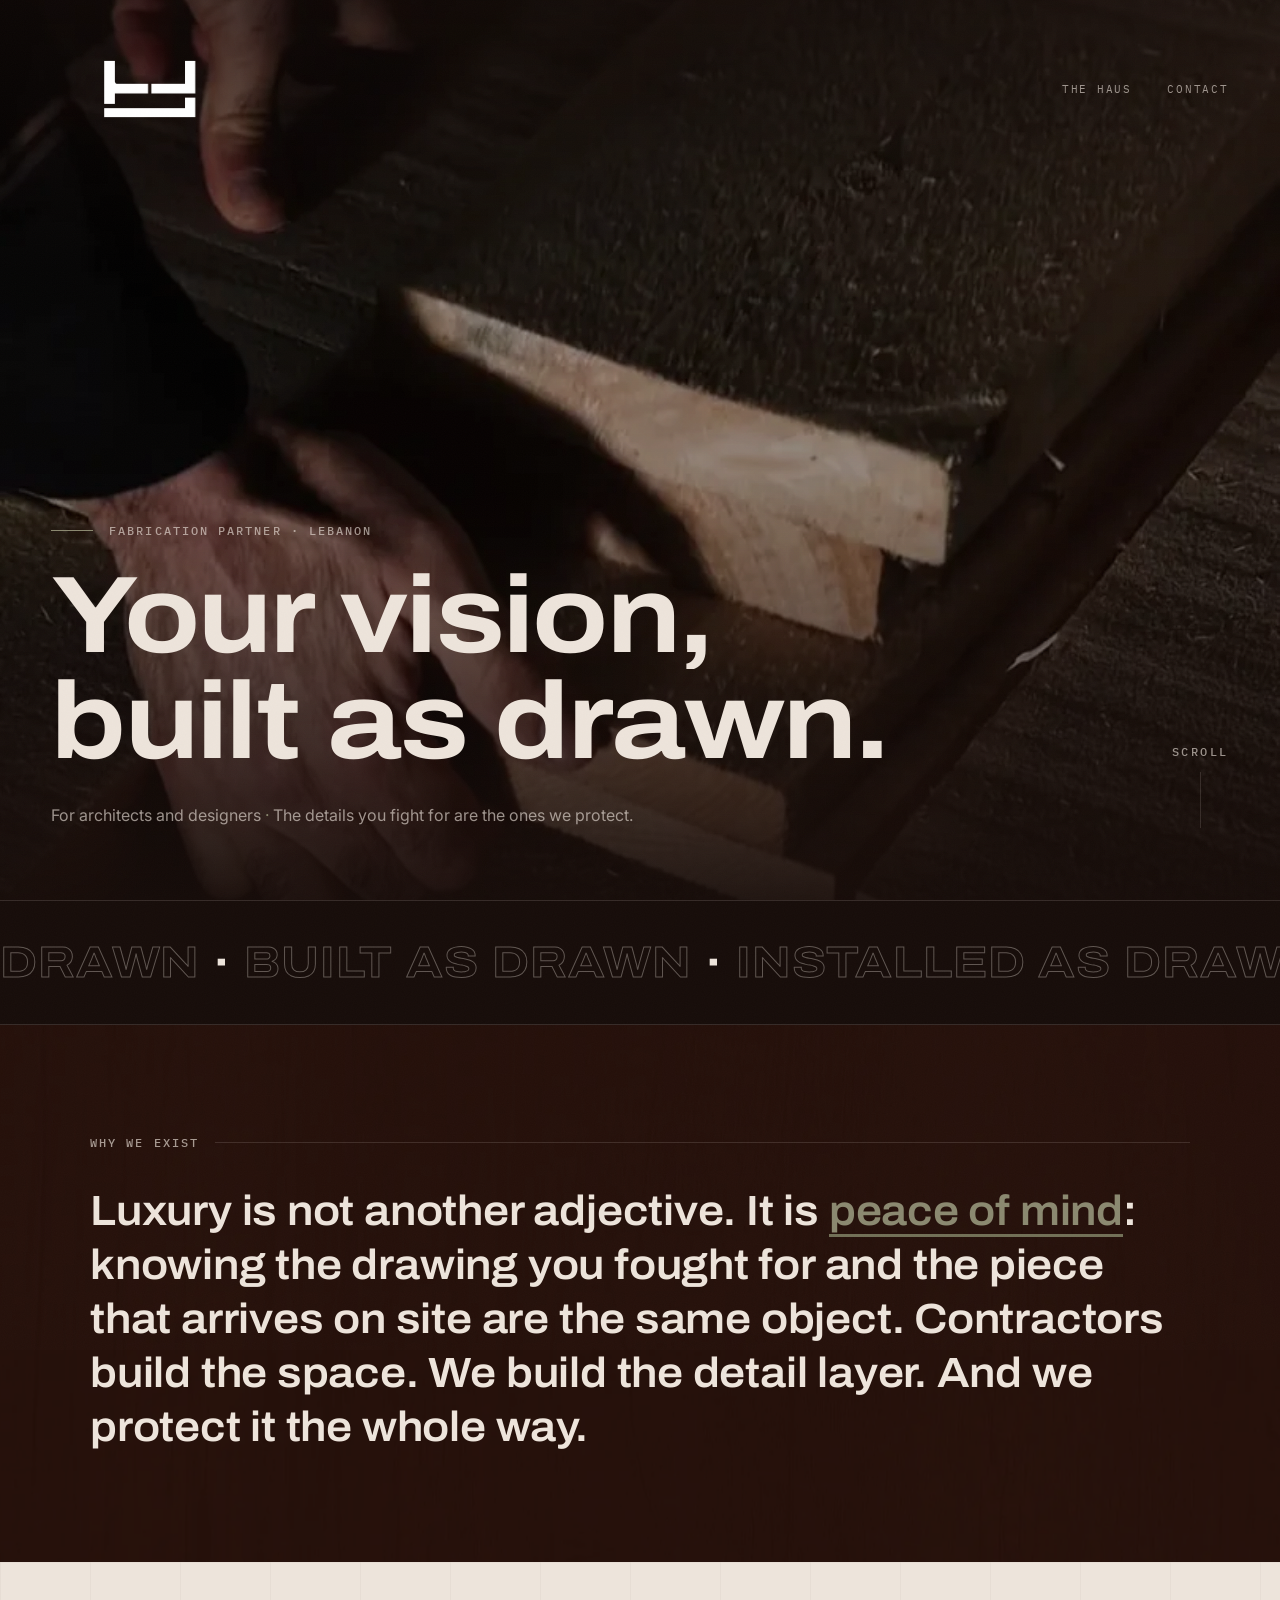
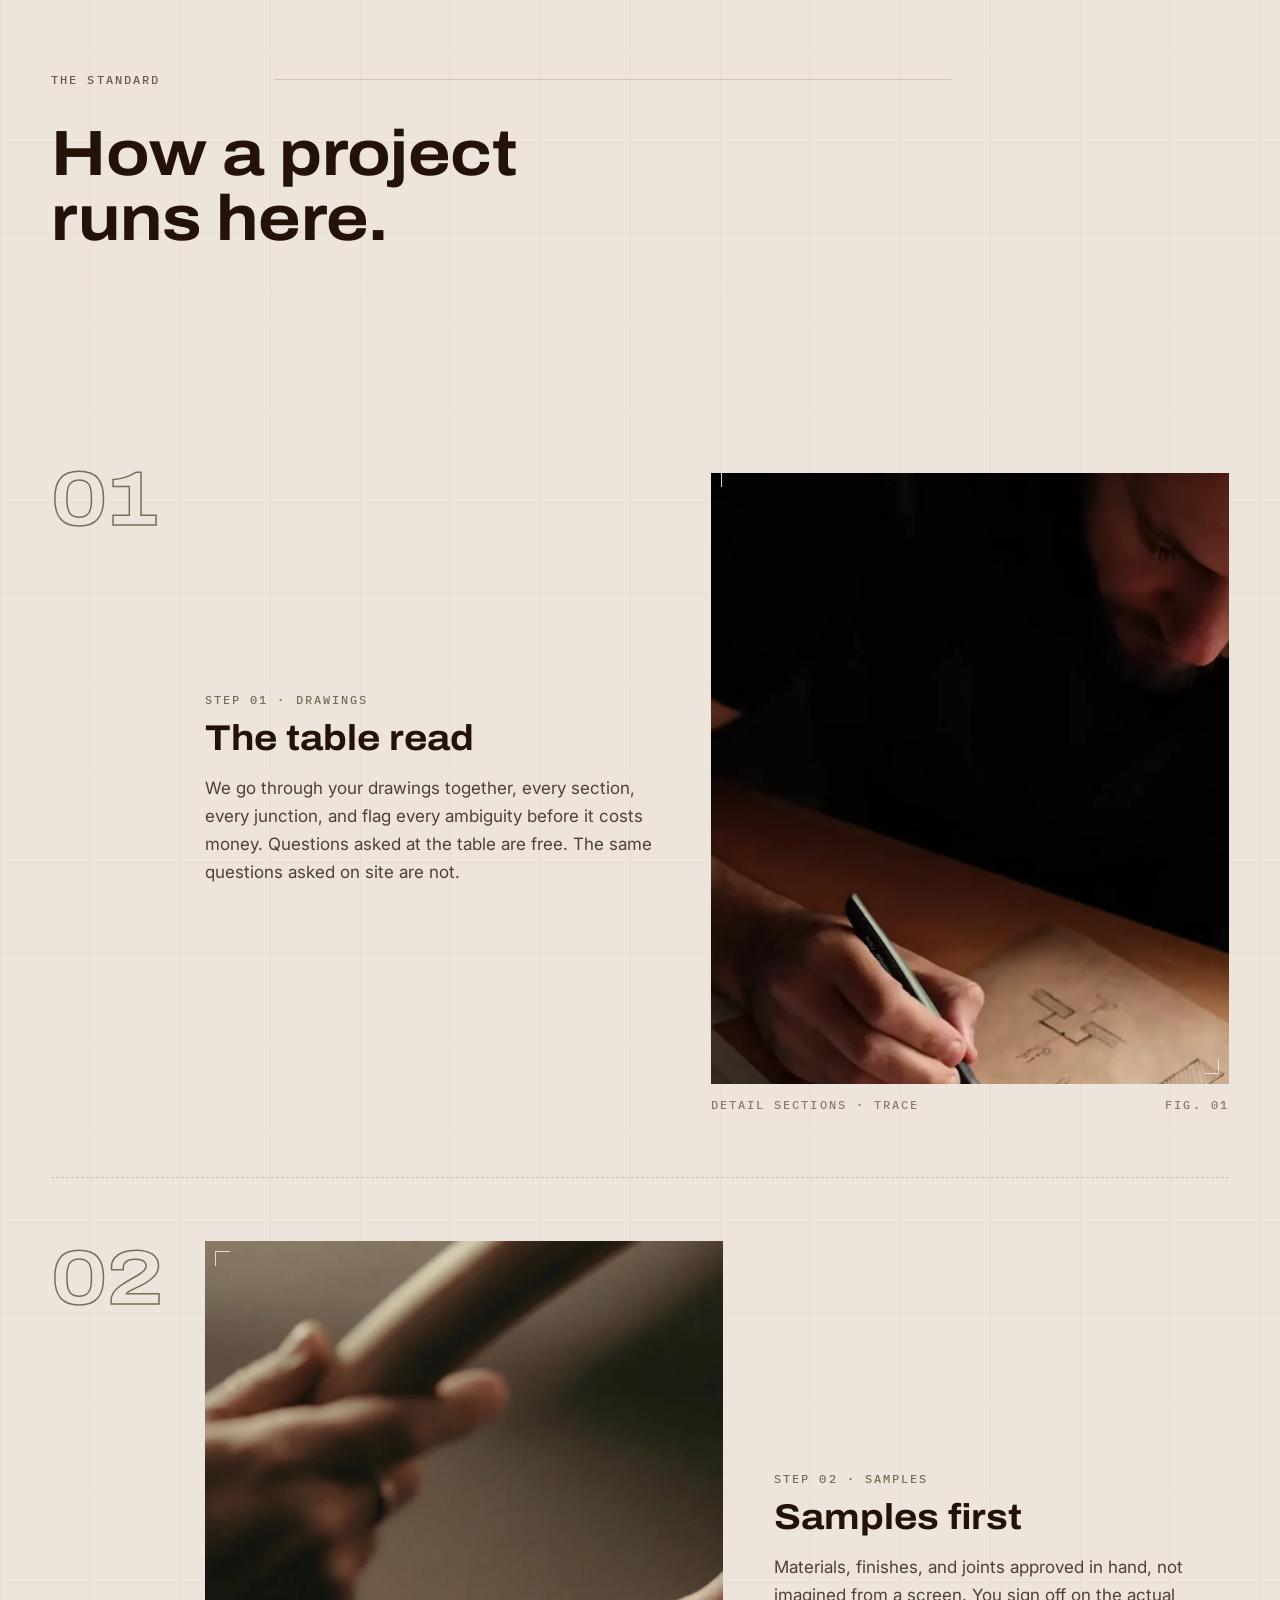
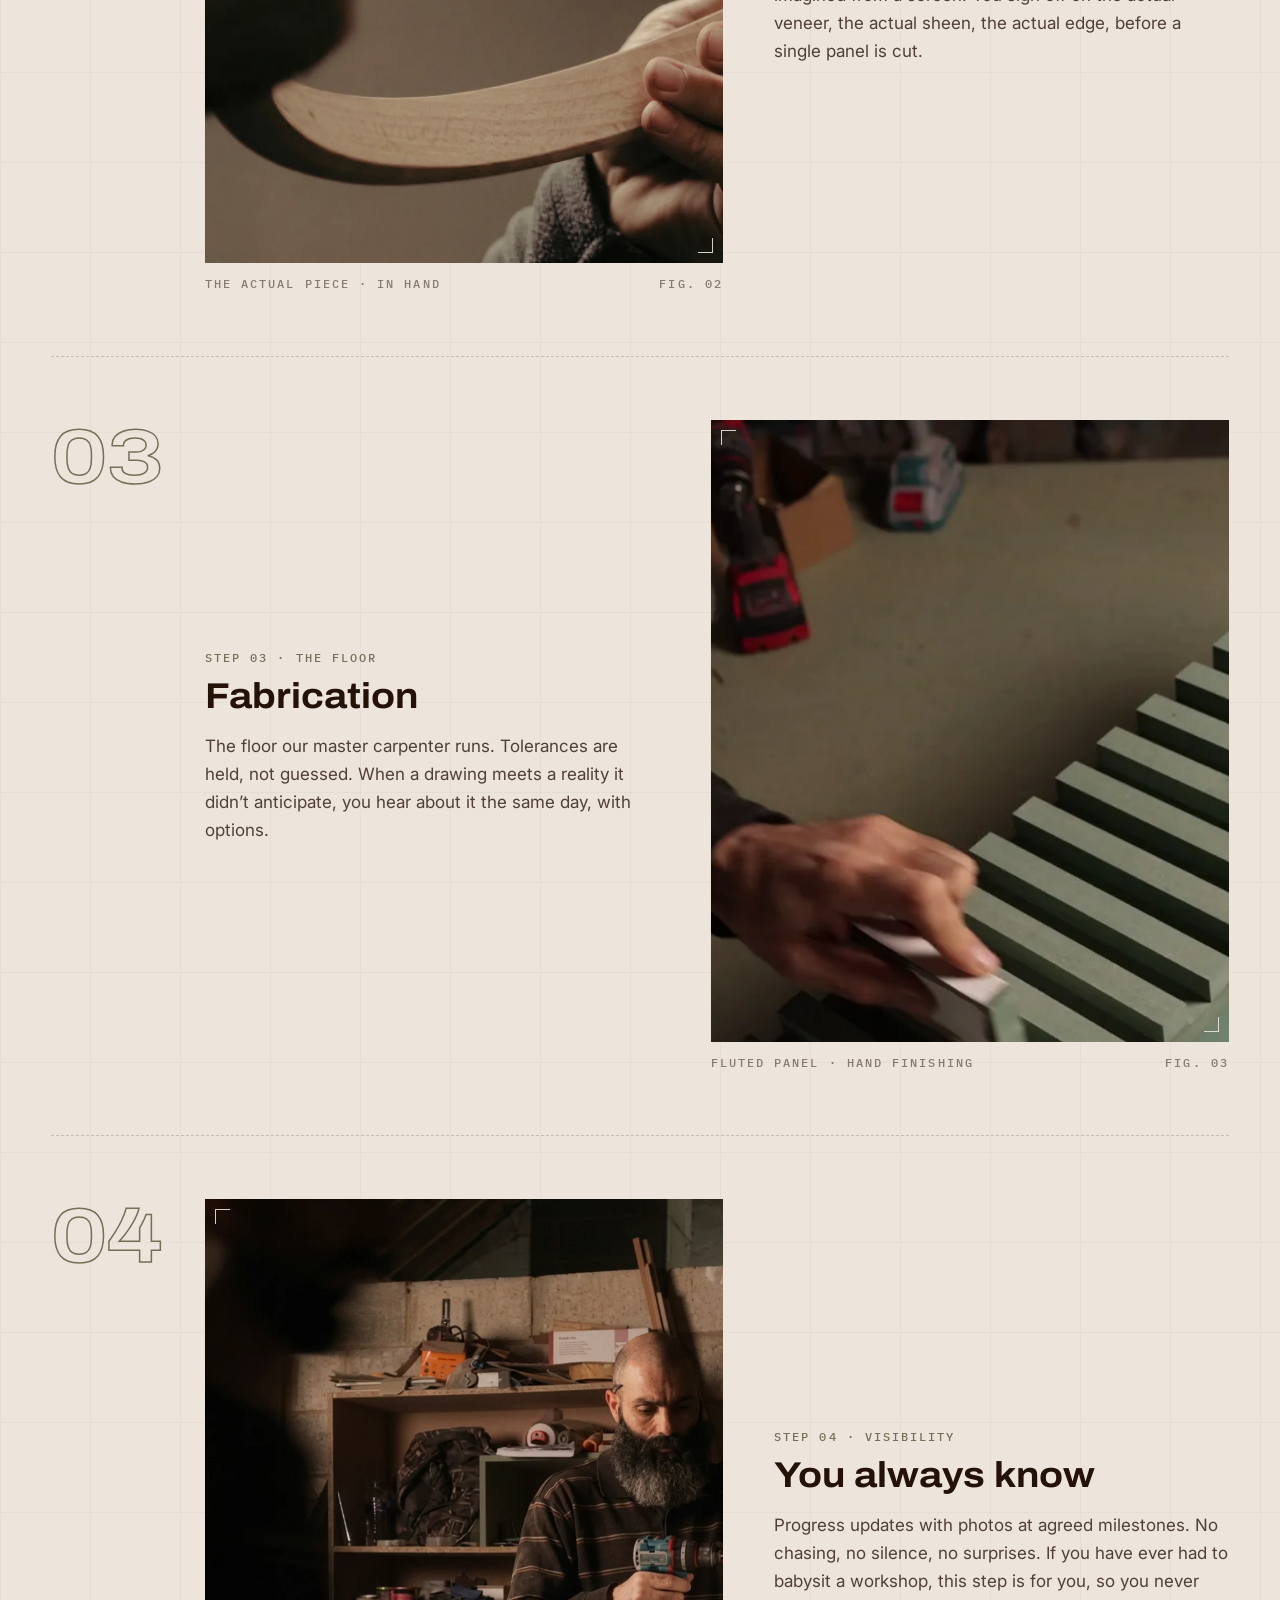
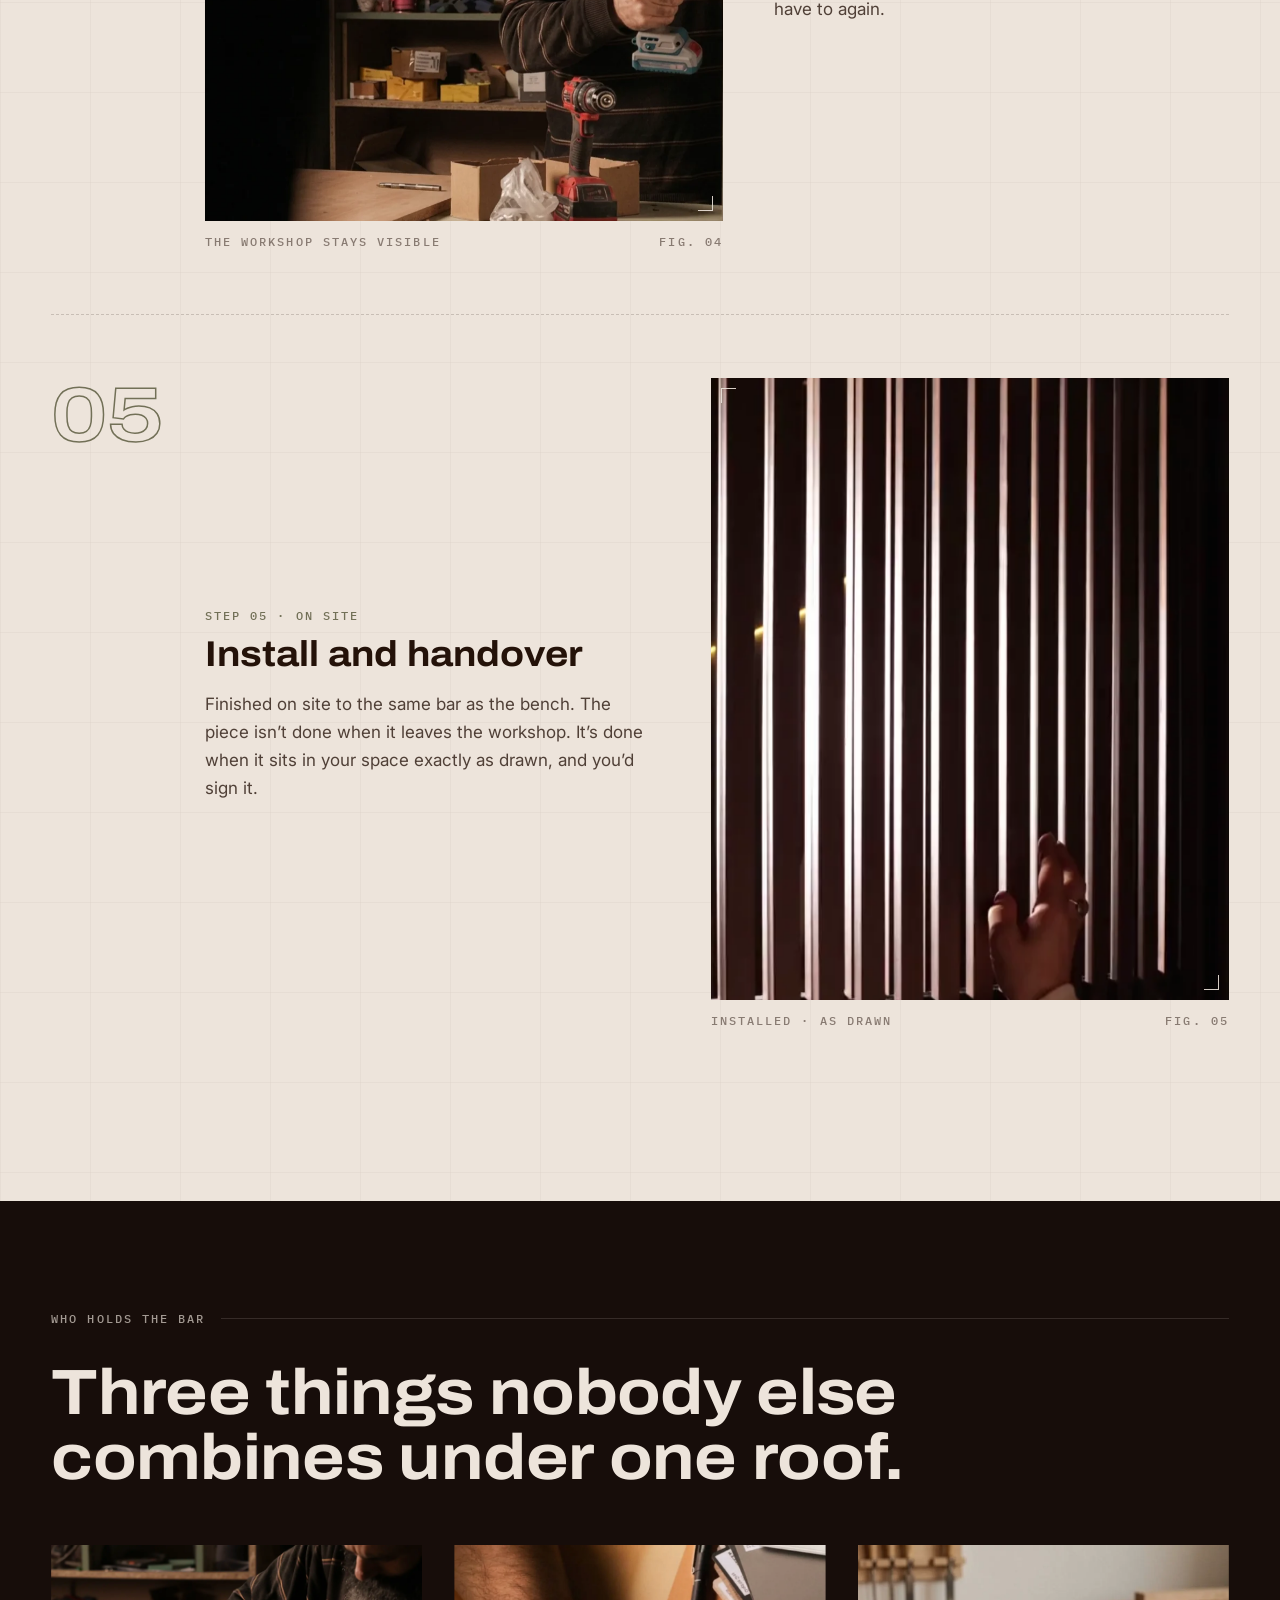
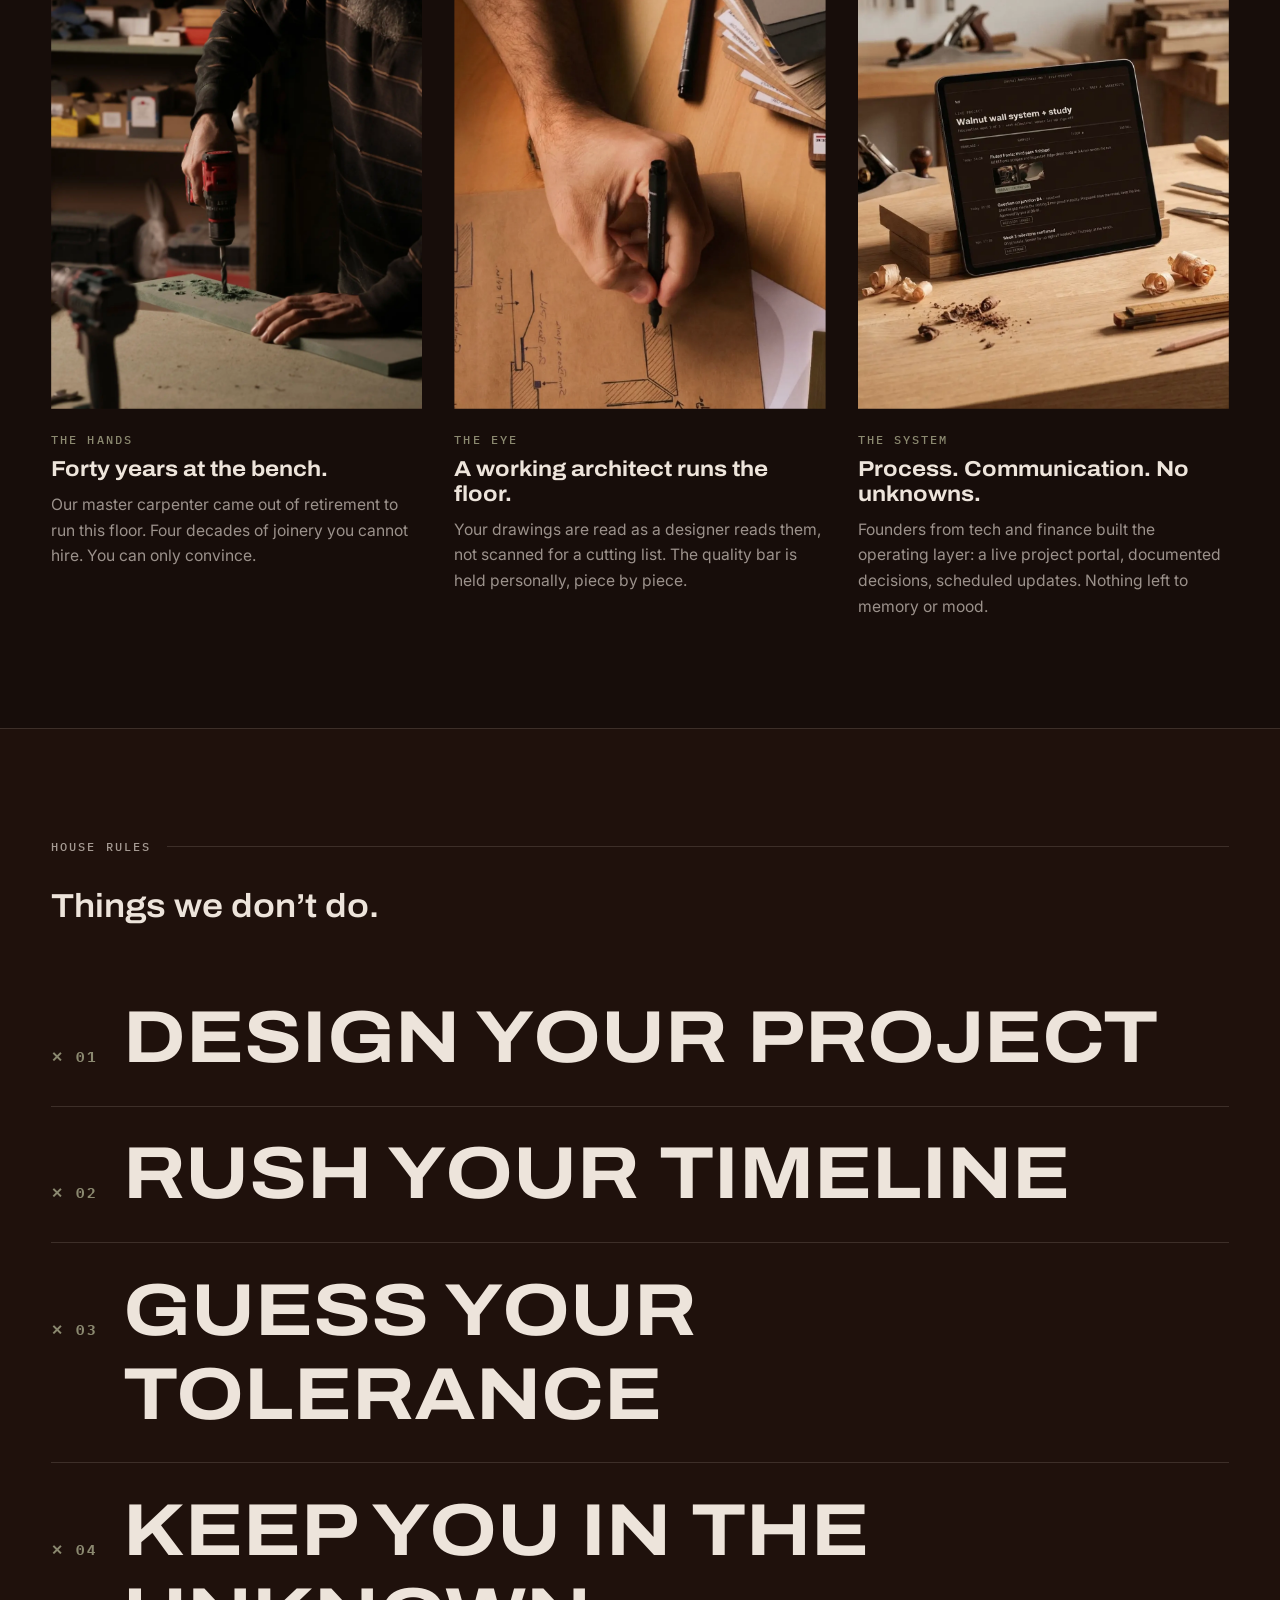
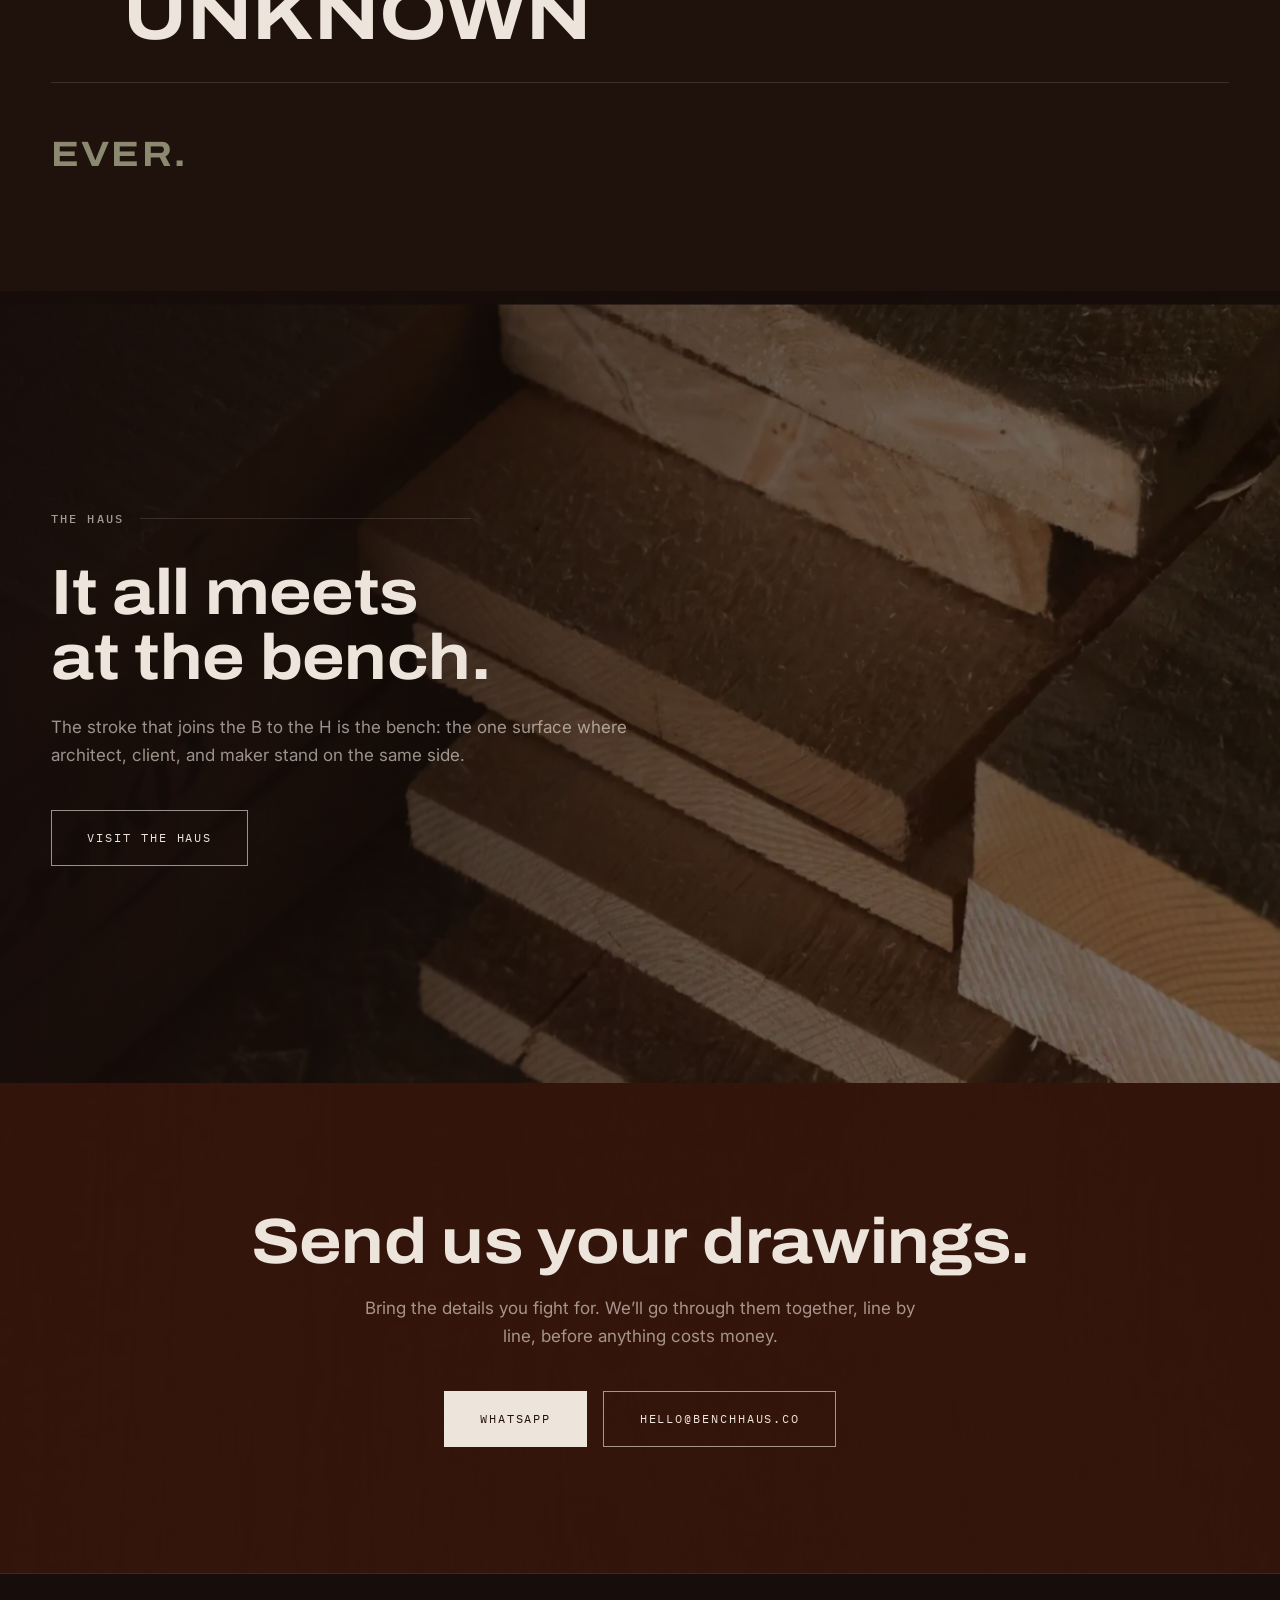
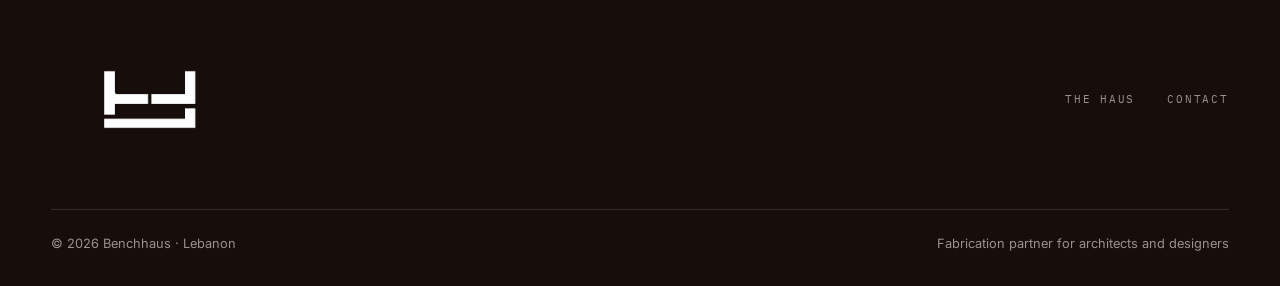
==== index.html @ 6c7c9c1e "Benchhaus v2 site, locked 2026-09-01" ====
<!DOCTYPE html>
<html lang="en">
<head>
  <meta charset="utf-8">
  <meta name="viewport" content="width=device-width, initial-scale=1">
  <title>Benchhaus · Your vision, built as drawn.</title>
  <meta name="description" content="Benchhaus is a fabrication partner for architects and designers in Lebanon. Your vision, built as drawn.">
  <meta name="robots" content="noindex, nofollow">
  <meta property="og:title" content="Benchhaus · Your vision, built as drawn.">
  <meta property="og:description" content="Fabrication partner for architects and designers · Lebanon. The details you fight for are the ones we protect.">
  <meta property="og:type" content="website">
  <meta property="og:image" content="img/hero-poster.webp">
  <link rel="preconnect" href="https://fonts.googleapis.com">
  <link rel="preconnect" href="https://fonts.gstatic.com" crossorigin>
  <link href="https://fonts.googleapis.com/css2?family=Archivo:wdth,wght@62..125,400..900&family=IBM+Plex+Mono:wght@400;500&family=Inter:wght@400;500;600&display=swap" rel="stylesheet">
  <link rel="stylesheet" href="css/main.css">
  <script src="js/main.js" defer></script>
</head>
<body>

<div class="grain" aria-hidden="true"></div>

<header class="site-header">
  <a class="wordmark" href="index.html" aria-label="Benchhaus, home">
    <img src="img/logo-white.webp" alt="Benchhaus" width="315" height="45">
  </a>
  <button class="nav-toggle" aria-label="Menu" aria-expanded="false"><span></span><span></span></button>
  <nav class="site-nav" aria-label="Main">
    <a href="haus.html">The Haus</a>
    <a href="contact.html">Contact</a>
  </nav>
</header>

<main>

  <!-- HERO: the workshop, filmed -->
  <section class="hero">
    <div class="hero-media">
      <video data-autoplay autoplay muted loop playsinline preload="auto" poster="img/hero-poster.webp" aria-label="Benchhaus workshop: lumber, the saw, the master at the bench">
        <source src="vid/hero.mp4" type="video/mp4">
      </video>
    </div>
    <div class="hero-inner in">
      <p class="hero-kicker mono mask-line" style="--d:.1s"><span>Fabrication partner · Lebanon</span></p>
      <h1 class="d-xl">
        <span class="mask-line" style="--d:.25s"><span>Your vision,</span></span>
        <span class="mask-line" style="--d:.4s"><span>built as drawn.</span></span>
      </h1>
      <p class="sub mask-line" style="--d:.6s"><span>For architects and designers <span class="dot">·</span> The details you fight for are the ones we protect.</span></p>
    </div>
    <div class="scroll-cue" aria-hidden="true">
      <span class="mono" style="letter-spacing:.22em;">Scroll</span>
      <span class="line"></span>
    </div>
  </section>

  <!-- MARQUEE -->
  <div class="marquee" aria-hidden="true">
    <div class="marquee-track">
      <span>Drawn <b>·</b> Built as drawn <b>·</b> Installed as drawn <b>·</b> </span><span>Drawn <b>·</b> Built as drawn <b>·</b> Installed as drawn <b>·</b> </span>
    </div>
  </div>

  <!-- MANIFESTO -->
  <section class="section manifesto">
    <div class="manifesto-bg plx-wrap" aria-hidden="true"><img class="plx" src="img/grain.webp" alt="" loading="lazy"></div>
    <div class="section-inner">
      <div class="kicker-row rv"><span class="mono">Why we exist</span></div>
      <p class="big rv" style="--d:.1s">Luxury is not another adjective. It is <span class="accent accent-u">peace of mind</span>: knowing the drawing you fought for and the piece that arrives on site are the same object. Contractors build the space. We build the detail layer. And we protect it the whole way.</p>
    </div>
  </section>

  <!-- THE STANDARD: the drawing, annotated -->
  <section class="section standard" id="standard">
    <div class="section-inner">
      <div class="standard-head">
        <div class="kicker-row rv"><span class="mono">The Standard</span><span class="mono dim">Rev. 2026</span></div>
        <h2 class="d-lg rv" style="--d:.08s">How a project<br>runs here.</h2>
        <p class="rv dim" style="--d:.16s">Five steps, none of them optional. This is the discipline that makes &ldquo;built as drawn&rdquo; a promise instead of a slogan.</p>
      </div>

      <div class="steps">
        <div class="step">
          <div class="step-num" aria-hidden="true">01</div>
          <div class="step-body rv">
            <span class="mono">Step 01 · Drawings</span>
            <h3>The table read</h3>
            <p>We go through your drawings together, every section, every junction, and flag every ambiguity before it costs money. Questions asked at the table are free. The same questions asked on site are not.</p>
          </div>
          <div class="step-media">
            <div class="frame ticks wipe plx-wrap">
              <video class="plx" data-autoplay muted loop playsinline preload="metadata" poster="img/pen-poster.webp"><source src="vid/pen.mp4" type="video/mp4"></video>
            </div>
            <div class="caption mono"><span>Detail sections · trace</span><span>Fig. 01</span></div>
          </div>
        </div>

        <div class="step">
          <div class="step-num" aria-hidden="true">02</div>
          <div class="step-body rv">
            <span class="mono">Step 02 · Samples</span>
            <h3>Samples first</h3>
            <p>Materials, finishes, and joints approved in hand, not imagined from a screen. You sign off on the actual veneer, the actual sheen, the actual edge, before a single panel is cut.</p>
          </div>
          <div class="step-media">
            <div class="frame ticks wipe plx-wrap">
              <img class="plx" src="img/samples.webp" alt="Hands holding the actual carved wood profiles, approved in hand before fabrication" loading="lazy">
            </div>
            <div class="caption mono"><span>The actual piece · in hand</span><span>Fig. 02</span></div>
          </div>
        </div>

        <div class="step">
          <div class="step-num" aria-hidden="true">03</div>
          <div class="step-body rv">
            <span class="mono">Step 03 · The floor</span>
            <h3>Fabrication</h3>
            <p>The floor our master carpenter runs. Tolerances are held, not guessed. When a drawing meets a reality it didn&rsquo;t anticipate, you hear about it the same day, with options.</p>
          </div>
          <div class="step-media">
            <div class="frame ticks wipe plx-wrap">
              <video class="plx" data-autoplay muted loop playsinline preload="metadata" poster="img/scrape-poster.webp"><source src="vid/scrape.mp4" type="video/mp4"></video>
            </div>
            <div class="caption mono"><span>Fluted panel · hand finishing</span><span>Fig. 03</span></div>
          </div>
        </div>

        <div class="step">
          <div class="step-num" aria-hidden="true">04</div>
          <div class="step-body rv">
            <span class="mono">Step 04 · Visibility</span>
            <h3>You always know</h3>
            <p>Progress updates with photos at agreed milestones. No chasing, no silence, no surprises. If you have ever had to babysit a workshop, this step is for you, so you never have to again.</p>
          </div>
          <div class="step-media">
            <div class="frame ticks wipe plx-wrap">
              <img class="plx" src="img/visible.webp" alt="The workshop floor at work: visible, documented, on schedule" loading="lazy">
            </div>
            <div class="caption mono"><span>The workshop stays visible</span><span>Fig. 04</span></div>
          </div>
        </div>

        <div class="step">
          <div class="step-num" aria-hidden="true">05</div>
          <div class="step-body rv">
            <span class="mono">Step 05 · On site</span>
            <h3>Install and handover</h3>
            <p>Finished on site to the same bar as the bench. The piece isn&rsquo;t done when it leaves the workshop. It&rsquo;s done when it sits in your space exactly as drawn, and you&rsquo;d sign it.</p>
          </div>
          <div class="step-media">
            <div class="frame ticks wipe plx-wrap">
              <video class="plx" data-autoplay muted loop playsinline preload="metadata" poster="img/louver-poster.webp"><source src="vid/louver.mp4" type="video/mp4"></video>
            </div>
            <div class="caption mono"><span>Installed · as drawn</span><span>Fig. 05</span></div>
          </div>
        </div>
      </div>
    </div>
  </section>

  <!-- TRIO -->
  <section class="section trio-sec">
    <div class="section-inner">
      <div class="kicker-row rv"><span class="mono">Who holds the bar</span></div>
      <h2 class="d-lg rv" style="--d:.08s">Three things nobody else<br>combines under one roof.</h2>
      <div class="trio">
        <figure class="rv">
          <div class="frame wipe"><img src="img/elias.webp" alt="The master carpenter's hands at work on the fluted panel" loading="lazy"></div>
          <figcaption>
            <span class="role mono">The Hands</span>
            <h3>Forty years at the bench.</h3>
            <p>Our master carpenter came out of retirement to run this floor. Four decades of joinery you cannot hire. You can only convince.</p>
          </figcaption>
        </figure>
        <figure class="rv" style="--d:.12s">
          <div class="frame wipe" style="--d:.12s"><img src="img/eye.webp" alt="A hand with a pen over furniture sketches at the desk" loading="lazy"></div>
          <figcaption>
            <span class="role mono">The Eye</span>
            <h3>A working architect runs the floor.</h3>
            <p>Your drawings are read as a designer reads them, not scanned for a cutting list. The quality bar is held personally, piece by piece.</p>
          </figcaption>
        </figure>
        <figure class="rv" style="--d:.24s">
          <div class="frame wipe" style="--d:.24s"><img src="img/system.webp" alt="The Benchhaus project portal: live milestones, production photos, decisions logged" loading="lazy"></div>
          <figcaption>
            <span class="role mono">The System</span>
            <h3>Process. Communication. No unknowns.</h3>
            <p>Founders from tech and finance built the operating layer: a live project portal, documented decisions, scheduled updates. Nothing left to memory or mood.</p>
          </figcaption>
        </figure>
      </div>
    </div>
  </section>

  <!-- DON'TS -->
  <section class="section donts">
    <div class="section-inner">
      <div class="kicker-row rv"><span class="mono">House rules</span></div>
      <h2 class="d-md rv lead" style="--d:.08s">Things we don&rsquo;t do.</h2>
      <ul class="donts-list">
        <li><span class="x">✕ 01</span> design your project</li>
        <li style="--d:.4s"><span class="x">✕ 02</span> rush your timeline</li>
        <li style="--d:.5s"><span class="x">✕ 03</span> guess your tolerance</li>
        <li style="--d:.6s"><span class="x">✕ 04</span> keep you in the unknown</li>
      </ul>
      <p class="never rv" style="--d:.2s">Ever.</p>
    </div>
  </section>

  <!-- HAUS TEASER -->
  <section class="haus-tease">
    <div class="bg plx-wrap" aria-hidden="true"><img class="plx" src="img/lumber.webp" alt="" loading="lazy"></div>
    <div class="section-inner" style="padding: 0 var(--pad);">
      <div class="kicker-row rv" style="max-width: 420px;"><span class="mono">The Haus</span></div>
      <h2 class="d-lg rv" style="--d:.1s">It all meets<br>at the bench.</h2>
      <p class="rv measure dim" style="--d:.2s; margin-top: 1.4rem;">The stroke that joins the B to the H is the bench: the one surface where architect, client, and maker stand on the same side.</p>
      <div class="btn-row rv" style="--d:.3s; justify-content: flex-start;">
        <a class="btn" href="haus.html"><span>Visit the Haus</span></a>
      </div>
    </div>
  </section>

  <!-- CTA -->
  <section class="cta-band">
    <h2 class="d-lg rv">Send us your drawings.</h2>
    <p class="rv" style="--d:.1s">Bring the details you fight for. We&rsquo;ll go through them together, line by line, before anything costs money.</p>
    <div class="btn-row rv" style="--d:.2s">
      <a class="btn solid" href="#" title="placeholder, number pending"><span>WhatsApp</span></a>
      <a class="btn" href="mailto:hello@benchhaus.co"><span>hello@benchhaus.co</span></a>
    </div>
  </section>

</main>

<footer class="site-footer">
  <div class="footer-inner">
    <a class="wordmark" href="index.html" aria-label="Benchhaus, home">
      <img src="img/logo-white.webp" alt="Benchhaus" width="315" height="45" loading="lazy">
    </a>
    <nav class="footer-nav" aria-label="Footer">
      <a href="haus.html">The Haus</a>
      <a href="contact.html">Contact</a>
    </nav>
  </div>
  <div class="footer-base">
    <span>© 2026 Benchhaus · Lebanon</span>
    <span>Fabrication partner for architects and designers</span>
  </div>
</footer>

</body>
</html>
---- css/main.css ----
/* ============================================================
   BENCHHAUS v2 — "The Night Workshop & The Paper"
   Night sections = the workshop, filmed. Paper sections = the
   drawing, annotated. The site alternates between the two —
   because that is literally the promise: drawn, then built.
   ============================================================ */

:root {
  --night:      #170D0A;
  --night-2:    #1F110C;
  --brown:      #4B1F14;
  --brown-deep: #2E130B;
  --paper:      #EDE4DB;
  --paper-2:    #E5DACE;
  --ink:        #241209;   /* text on paper */
  --off:        #EDE4DB;   /* text on night */
  --off-dim:    rgba(237, 228, 219, 0.62);
  --green:      #727057;
  --green-lt:   #8B8970;
  --hair-n:     rgba(237, 228, 219, 0.14);
  --hair-p:     rgba(36, 18, 9, 0.18);
  --font-d: "Archivo", "Helvetica Neue", sans-serif;
  --font-b: "Inter", -apple-system, sans-serif;
  --font-m: "IBM Plex Mono", ui-monospace, monospace;
  --pad: clamp(1.25rem, 4vw, 4rem);
  --ease: cubic-bezier(0.22, 1, 0.36, 1);
}

* { margin: 0; padding: 0; box-sizing: border-box; }
html { scroll-behavior: smooth; }
html:focus-within { scroll-behavior: smooth; }
body {
  background: var(--night);
  color: var(--off);
  font-family: var(--font-b);
  font-size: 1.0625rem;
  line-height: 1.65;
  -webkit-font-smoothing: antialiased;
  overflow-x: hidden;
}
img, video { display: block; max-width: 100%; }
a { color: inherit; text-decoration: none; }
::selection { background: var(--green); color: var(--paper); }

/* Film grain over everything — unifies stills + video */
.grain {
  position: fixed; inset: -50%;
  width: 200%; height: 200%;
  pointer-events: none; z-index: 9000;
  background-image: url("data:image/svg+xml,%3Csvg xmlns='http://www.w3.org/2000/svg' width='300' height='300'%3E%3Cfilter id='n'%3E%3CfeTurbulence type='fractalNoise' baseFrequency='0.9' numOctaves='2' stitchTiles='stitch'/%3E%3C/filter%3E%3Crect width='100%25' height='100%25' filter='url(%23n)' opacity='0.5'/%3E%3C/svg%3E");
  opacity: 0.045;
  animation: grain 8s steps(10) infinite;
}
@keyframes grain {
  0%,100% { transform: translate(0,0); } 10% { transform: translate(-5%,-8%); }
  20% { transform: translate(-13%,3%); } 30% { transform: translate(7%,-20%); }
  40% { transform: translate(-5%,20%); } 50% { transform: translate(-13%,8%); }
  60% { transform: translate(13%,0); }  70% { transform: translate(0,13%); }
  80% { transform: translate(3%,30%); } 90% { transform: translate(-8%,10%); }
}

/* ---------- Type scale ---------- */
.d-xl {
  font-family: var(--font-d);
  font-weight: 700;
  font-stretch: 115%;
  font-size: clamp(2.6rem, 8.5vw, 7.5rem);
  line-height: 0.98;
  letter-spacing: -0.015em;
  text-transform: none;
}
.d-lg {
  font-family: var(--font-d);
  font-weight: 700;
  font-stretch: 112%;
  font-size: clamp(2rem, 5vw, 4.2rem);
  line-height: 1.02;
  letter-spacing: -0.01em;
}
.d-md {
  font-family: var(--font-d);
  font-weight: 600;
  font-stretch: 110%;
  font-size: clamp(1.4rem, 2.6vw, 2.2rem);
  line-height: 1.12;
}
.mono {
  font-family: var(--font-m);
  font-size: 0.72rem;
  letter-spacing: 0.18em;
  text-transform: uppercase;
  font-weight: 500;
}
.measure { max-width: 34em; }
.dim { color: var(--off-dim); }

/* ---------- Reveal system ---------- */
.rv { opacity: 0; transform: translateY(26px); transition: opacity 0.9s var(--ease), transform 0.9s var(--ease); transition-delay: var(--d, 0s); }
.rv.in { opacity: 1; transform: none; }

/* masked line reveal for hero headline */
.mask-line { display: block; overflow: hidden; }
.mask-line > span { display: block; transform: translateY(110%); transition: transform 1.1s var(--ease); transition-delay: var(--d, 0s); }
.in .mask-line > span, .mask-line.in > span { transform: none; }

/* media wipe reveal */
.wipe { clip-path: inset(0 0 100% 0); transition: clip-path 1.2s var(--ease); transition-delay: var(--d, 0s); }
.wipe.in { clip-path: inset(0 0 0% 0); }
.wipe-l { clip-path: inset(0 100% 0 0); transition: clip-path 1.2s var(--ease); transition-delay: var(--d, 0s); }
.wipe-l.in { clip-path: inset(0 0% 0 0); }

/* parallax media */
.plx-wrap { overflow: hidden; }
.plx { will-change: transform; transform: translateY(var(--plx, 0)) scale(1.12); }

/* ---------- Header ---------- */
.site-header {
  position: fixed; top: 0; left: 0; right: 0; z-index: 1000;
  display: flex; align-items: center; justify-content: space-between;
  padding: 1.1rem var(--pad);
  transition: background 0.4s ease, padding 0.4s ease, box-shadow 0.4s ease;
}
.site-header.scrolled {
  background: rgba(23, 13, 10, 0.82);
  backdrop-filter: blur(14px);
  -webkit-backdrop-filter: blur(14px);
  padding: 0.7rem var(--pad);
  box-shadow: 0 1px 0 var(--hair-n);
}
.wordmark img { width: clamp(150px, 16vw, 200px); height: auto; }
.site-nav { display: flex; gap: 2.2rem; }
.site-nav a {
  font-family: var(--font-m); font-size: 0.7rem; letter-spacing: 0.16em; text-transform: uppercase;
  color: var(--off-dim); position: relative; padding: 0.3rem 0;
  transition: color 0.3s ease;
}
.site-nav a:hover, .site-nav a[aria-current] { color: var(--off); }
.site-nav a::after {
  content: ""; position: absolute; left: 0; right: 100%; bottom: 0; height: 1px;
  background: var(--green-lt); transition: right 0.35s var(--ease);
}
.site-nav a:hover::after, .site-nav a[aria-current]::after { right: 0; }
.nav-toggle { display: none; }

/* ---------- HERO ---------- */
.hero { position: relative; height: 100svh; min-height: 620px; display: flex; align-items: flex-end; }
.hero-media { position: absolute; inset: 0; overflow: hidden; }
.hero-media video, .hero-media img {
  width: 100%; height: 100%; object-fit: cover;
  filter: brightness(0.8) saturate(0.95);
  animation: heroZoom 22s var(--ease) both;
}
@keyframes heroZoom { from { transform: scale(1.14); } to { transform: scale(1.0); } }
.hero-media::after {
  content: ""; position: absolute; inset: 0;
  background:
    linear-gradient(180deg, rgba(23,13,10,0.55) 0%, rgba(23,13,10,0.05) 30%, rgba(23,13,10,0.1) 55%, rgba(23,13,10,0.92) 100%);
}
.hero-inner { position: relative; z-index: 2; padding: 0 var(--pad) clamp(3rem, 8vh, 6rem); width: 100%; }
.hero-kicker { margin-bottom: 1.4rem; color: var(--off-dim); display: flex; align-items: center; gap: 1rem; }
.hero-kicker::before { content: ""; width: 42px; height: 1px; background: var(--green-lt); display: inline-block; }
.hero h1 { color: var(--off); }
.hero .sub { margin-top: 1.6rem; font-size: 1rem; color: var(--off-dim); display: flex; gap: 0.8rem; align-items: baseline; flex-wrap: wrap; }
.hero .sub .dot { color: var(--green-lt); }

.scroll-cue {
  position: absolute; right: var(--pad); bottom: clamp(3rem, 8vh, 6rem); z-index: 2;
  display: flex; flex-direction: column; align-items: center; gap: 0.7rem;
  color: var(--off-dim);
}
.scroll-cue .line { width: 1px; height: 56px; background: var(--hair-n); position: relative; overflow: hidden; }
.scroll-cue .line::after {
  content: ""; position: absolute; top: -40%; left: 0; width: 100%; height: 40%;
  background: var(--green-lt); animation: cue 2.2s var(--ease) infinite;
}
@keyframes cue { 0% { top: -40%; } 60%, 100% { top: 110%; } }

/* ---------- Marquee ---------- */
.marquee {
  overflow: hidden; white-space: nowrap; padding: 1.6rem 0;
  border-top: 1px solid var(--hair-n); border-bottom: 1px solid var(--hair-n);
  background: var(--night);
  position: relative; z-index: 3;
}
.marquee-track { display: inline-block; animation: marquee 38s linear infinite; }
.marquee span {
  font-family: var(--font-d); font-weight: 700; font-stretch: 115%;
  font-size: clamp(1.6rem, 3.4vw, 2.8rem); text-transform: uppercase; letter-spacing: 0.02em;
  color: transparent; -webkit-text-stroke: 1px rgba(237, 228, 219, 0.34);
  padding-right: 2.6rem;
}
.marquee span b { color: var(--off); -webkit-text-stroke: 0; font-weight: 700; }
@keyframes marquee { from { transform: translateX(0); } to { transform: translateX(-50%); } }

/* ---------- Sections ---------- */
.section { padding: clamp(5rem, 12vh, 9rem) var(--pad); position: relative; }
.section-inner { max-width: 1280px; margin: 0 auto; }
.on-paper { background: var(--paper); color: var(--ink); }
.on-paper .dim { color: rgba(36, 18, 9, 0.6); }
.kicker-row { display: flex; align-items: center; gap: 1rem; margin-bottom: 2rem; }
.kicker-row::after { content: ""; flex: 1; height: 1px; background: currentColor; opacity: 0.14; }
.kicker-row .mono { opacity: 0.65; }

/* Manifesto */
.manifesto { background: var(--night); position: relative; overflow: clip; }
.manifesto-bg { position: absolute; inset: 0; opacity: 0.24; }
.manifesto-bg img { width: 100%; height: 120%; object-fit: cover; }
.manifesto .section-inner { position: relative; z-index: 2; max-width: 1100px; }
.manifesto p.big {
  font-family: var(--font-d); font-weight: 600; font-stretch: 108%;
  font-size: clamp(1.5rem, 3.3vw, 2.9rem); line-height: 1.28; letter-spacing: -0.005em;
}
.manifesto .accent { color: var(--green-lt); }
.manifesto .accent-u { position: relative; white-space: nowrap; }
.manifesto .accent-u::after {
  content: ""; position: absolute; left: 0; bottom: -0.08em; height: 3px; width: 100%;
  background: var(--green); transform: scaleX(0); transform-origin: left;
  transition: transform 1s var(--ease) 0.5s;
}
.manifesto .in .accent-u::after, .manifesto .accent-u.in::after { transform: scaleX(1); }

/* ---------- THE STANDARD (paper) ---------- */
.standard { background: var(--paper); color: var(--ink); position: relative; }
.standard::before {
  /* faint trace-paper grid */
  content: ""; position: absolute; inset: 0; pointer-events: none;
  background-image:
    linear-gradient(var(--hair-p) 1px, transparent 1px),
    linear-gradient(90deg, var(--hair-p) 1px, transparent 1px);
  background-size: 90px 90px;
  opacity: 0.16;
}
.standard .section-inner { position: relative; }
.standard-head { max-width: 900px; margin-bottom: clamp(3rem, 8vh, 6rem); }
.standard-head .d-lg { margin: 0.8rem 0 1.2rem; }

.steps { position: relative; }
/* the drawn line that stitches the five steps together */
.steps-line {
  position: absolute; top: 0; bottom: 0; left: clamp(1.2rem, 3.5vw, 3rem); width: 2px;
}
.steps-line svg { height: 100%; width: 60px; overflow: visible; }
.steps-line path {
  stroke: var(--green); stroke-width: 2; fill: none;
  stroke-dasharray: 1; stroke-dashoffset: 1;
}

.step {
  display: grid;
  grid-template-columns: clamp(3.5rem, 8vw, 7rem) 1fr minmax(280px, 44%);
  gap: clamp(1.4rem, 4vw, 4rem);
  align-items: center;
  padding: clamp(2.6rem, 7vh, 5rem) 0;
}
.step + .step { border-top: 1px dashed var(--hair-p); }
.step:nth-child(even) { grid-template-columns: clamp(3.5rem, 8vw, 7rem) minmax(280px, 44%) 1fr; }
.step:nth-child(even) .step-media { order: 2; }
.step:nth-child(even) .step-body { order: 3; }

.step-num {
  font-family: var(--font-d); font-weight: 700; font-stretch: 120%;
  font-size: clamp(2.6rem, 6vw, 5rem); line-height: 1;
  color: transparent; -webkit-text-stroke: 1.5px var(--green);
  align-self: start;
  position: sticky; top: 110px;
}
.step-body .mono { color: var(--green); margin-bottom: 0.7rem; display: block; }
.step-body h3 {
  font-family: var(--font-d); font-weight: 700; font-stretch: 110%;
  font-size: clamp(1.5rem, 2.8vw, 2.3rem); line-height: 1.05; margin-bottom: 1rem;
}
.step-body p { max-width: 30em; color: rgba(36, 18, 9, 0.78); }
.step-media { position: relative; }
.step-media .frame {
  position: relative; overflow: hidden;
  aspect-ratio: 5 / 6;
  box-shadow: 0 24px 60px -30px rgba(36, 18, 9, 0.45);
}
.step-media img, .step-media video { width: 100%; height: 100%; object-fit: cover; }
.step-media .plx { transform: scale(1.12); }
/* corner ticks — drawing registration marks */
.frame.ticks::before, .frame.ticks::after {
  content: ""; position: absolute; width: 14px; height: 14px; z-index: 3;
  border-color: var(--paper); border-style: solid; opacity: 0.9;
}
.frame.ticks::before { top: 10px; left: 10px; border-width: 1px 0 0 1px; }
.frame.ticks::after { bottom: 10px; right: 10px; border-width: 0 1px 1px 0; }
.step-media .caption {
  margin-top: 0.7rem; display: flex; justify-content: space-between; gap: 1rem;
  color: rgba(36, 18, 9, 0.5);
}

/* ---------- TRIO (night) ---------- */
.trio-sec { background: var(--night); }
.trio { display: grid; grid-template-columns: repeat(3, 1fr); gap: clamp(1.2rem, 2.5vw, 2.5rem); margin-top: 3.4rem; }
.trio figure { display: flex; flex-direction: column; }
.trio .frame { overflow: hidden; aspect-ratio: 4 / 5; position: relative; }
.trio .frame img, .trio .frame video { width: 100%; height: 100%; object-fit: cover; filter: saturate(0.92); transition: transform 1.2s var(--ease), filter 0.6s ease; }
.trio figure:hover .frame img, .trio figure:hover .frame video { transform: scale(1.045); filter: saturate(1.05); }
.trio figcaption { padding-top: 1.3rem; }
.trio .role { color: var(--green-lt); display: block; margin-bottom: 0.55rem; }
.trio h3 { font-family: var(--font-d); font-stretch: 110%; font-weight: 700; font-size: 1.35rem; line-height: 1.15; margin-bottom: 0.6rem; }
.trio p { color: var(--off-dim); font-size: 0.98rem; }

/* ---------- DON'TS (night, big type) ---------- */
.donts { background: var(--night-2); border-top: 1px solid var(--hair-n); }
.donts .lead { margin-bottom: 2.8rem; }
.donts-list { list-style: none; }
.donts-list li {
  font-family: var(--font-d); font-weight: 700; font-stretch: 115%;
  font-size: clamp(2rem, 6vw, 4.6rem); line-height: 1.14; text-transform: uppercase;
  color: transparent; -webkit-text-stroke: 1px rgba(237, 228, 219, 0.4);
  display: flex; align-items: baseline; gap: 1.6rem;
  padding: 0.35em 0; border-bottom: 1px solid var(--hair-n);
  transition: color 0.5s ease;
  position: relative;
}
.donts-list li .x {
  font-family: var(--font-m); font-size: 0.85rem; -webkit-text-stroke: 0;
  color: var(--green-lt); letter-spacing: 0.18em; white-space: nowrap;
}
.donts-list li.in { color: var(--off); -webkit-text-stroke-color: transparent; }
.donts .never {
  margin-top: 2.6rem; font-family: var(--font-d); font-weight: 700; font-stretch: 115%;
  font-size: clamp(1.4rem, 3vw, 2.2rem); color: var(--green-lt); text-transform: uppercase; letter-spacing: 0.06em;
}

/* ---------- HAUS teaser / page ---------- */
.haus-tease { position: relative; min-height: 88vh; display: flex; align-items: center; overflow: clip; }
.haus-tease .bg { position: absolute; inset: 0; }
.haus-tease .bg img, .haus-tease .bg video { width: 100%; height: 115%; object-fit: cover; filter: brightness(0.75); }
.haus-tease .bg::after { content: ""; position: absolute; inset: 0; background: linear-gradient(90deg, rgba(23,13,10,0.88) 0%, rgba(23,13,10,0.35) 60%, rgba(23,13,10,0.2) 100%); }
.haus-tease .section-inner { position: relative; z-index: 2; width: 100%; }
.haus-tease .d-lg { max-width: 12em; }

.haus-grid { display: grid; grid-template-columns: 1fr 1fr; gap: clamp(2rem, 6vw, 6rem); align-items: center; }
.haus-grid .frame { overflow: hidden; aspect-ratio: 4 / 5; }
.haus-grid .frame img, .haus-grid .frame video { width: 100%; height: 100%; object-fit: cover; }

/* page hero (interior pages) */
.page-hero { padding: clamp(9rem, 20vh, 13rem) var(--pad) clamp(3rem, 8vh, 5rem); }
.page-hero .d-xl { max-width: 9em; }
.page-hero .lede { margin-top: 1.8rem; max-width: 36em; color: var(--off-dim); font-size: 1.15rem; }

/* ---------- CTA ---------- */
.cta-band {
  background: var(--brown-deep); text-align: center;
  padding: clamp(6rem, 14vh, 10rem) var(--pad);
  position: relative; overflow: clip;
}
.cta-band::before {
  content: ""; position: absolute; inset: 0; opacity: 0.14;
  background: url("../img/grain.webp") center / cover no-repeat;
}
.cta-band > * { position: relative; }
.cta-band .d-lg { margin-bottom: 1.2rem; }
.cta-band p { color: var(--off-dim); max-width: 34em; margin: 0 auto; }
.btn-row { display: flex; gap: 1rem; justify-content: center; flex-wrap: wrap; margin-top: 2.6rem; }
.btn {
  font-family: var(--font-m); font-size: 0.75rem; letter-spacing: 0.16em; text-transform: uppercase;
  border: 1px solid var(--off-dim); color: var(--off); padding: 1.05rem 2.2rem;
  position: relative; overflow: hidden; transition: color 0.35s ease, border-color 0.35s ease;
}
.btn::before {
  content: ""; position: absolute; inset: 0; background: var(--paper);
  transform: translateY(101%); transition: transform 0.4s var(--ease); z-index: 0;
}
.btn:hover { color: var(--ink); border-color: var(--paper); }
.btn:hover::before { transform: translateY(0); }
.btn span { position: relative; z-index: 1; }
.btn.solid { background: var(--paper); color: var(--ink); border-color: var(--paper); }
.btn.solid::before { background: var(--green); }
.btn.solid:hover { color: var(--paper); border-color: var(--green); }

/* B-H bench divider */
.bench-break { display: flex; justify-content: center; padding: 3rem 0; }
.bench-break svg { width: 92px; height: auto; }
.bench-break path { stroke: var(--green-lt); stroke-width: 2.4; fill: none; opacity: 0.8; }

/* ---------- Footer ---------- */
.site-footer { background: var(--night); border-top: 1px solid var(--hair-n); padding: 3.4rem var(--pad) 2rem; }
.footer-inner { display: flex; justify-content: space-between; align-items: center; gap: 2rem; flex-wrap: wrap; max-width: 1280px; margin: 0 auto; }
.footer-nav { display: flex; gap: 2rem; }
.footer-nav a { font-family: var(--font-m); font-size: 0.7rem; letter-spacing: 0.16em; text-transform: uppercase; color: var(--off-dim); }
.footer-nav a:hover { color: var(--off); }
.footer-base {
  max-width: 1280px; margin: 2.4rem auto 0; padding-top: 1.4rem; border-top: 1px solid var(--hair-n);
  display: flex; justify-content: space-between; gap: 1rem; flex-wrap: wrap;
  color: var(--off-dim); font-size: 0.8rem;
}

/* ---------- Contact ---------- */
.contact-panel { display: grid; grid-template-columns: 1.2fr 1fr; gap: clamp(2rem, 6vw, 6rem); align-items: start; }
.contact-links { display: flex; flex-direction: column; gap: 0; border-top: 1px solid var(--hair-n); }
.contact-links a {
  display: flex; justify-content: space-between; align-items: center; gap: 1rem;
  padding: 1.6rem 0.4rem; border-bottom: 1px solid var(--hair-n);
  font-family: var(--font-d); font-stretch: 110%; font-weight: 600; font-size: clamp(1.1rem, 2vw, 1.5rem);
  transition: padding 0.35s var(--ease), color 0.3s ease;
}
.contact-links a .mono { color: var(--green-lt); }
.contact-links a:hover { padding-left: 1.2rem; color: var(--green-lt); }

/* ---------- Responsive ---------- */
@media (max-width: 920px) {
  .step, .step:nth-child(even) { grid-template-columns: 1fr; gap: 1.6rem; }
  .step-num { position: static; font-size: 2.6rem; }
  .step:nth-child(even) .step-media { order: 0; }
  .step:nth-child(even) .step-body { order: 0; }
  .steps-line { display: none; }
  .trio { grid-template-columns: 1fr; }
  .haus-grid { grid-template-columns: 1fr; }
  .contact-panel { grid-template-columns: 1fr; }
}
@media (max-width: 760px) {
  .site-nav {
    position: fixed; inset: 0; background: rgba(23, 13, 10, 0.97);
    flex-direction: column; align-items: center; justify-content: center; gap: 2.4rem;
    opacity: 0; pointer-events: none; transition: opacity 0.35s ease;
  }
  .site-nav.open { opacity: 1; pointer-events: auto; }
  .site-nav a { font-size: 1rem; }
  .nav-toggle {
    display: flex; flex-direction: column; gap: 6px; background: none; border: 0; z-index: 1002; padding: 0.4rem; cursor: pointer;
  }
  .nav-toggle span { width: 26px; height: 1.5px; background: var(--off); transition: transform 0.3s ease, opacity 0.3s ease; }
  .nav-toggle[aria-expanded="true"] span:first-child { transform: translateY(4px) rotate(45deg); }
  .nav-toggle[aria-expanded="true"] span:last-child { transform: translateY(-3.5px) rotate(-45deg); }
  .scroll-cue { display: none; }
}

/* ---------- Reduced motion ---------- */
@media (prefers-reduced-motion: reduce) {
  html { scroll-behavior: auto; }
  .rv, .mask-line > span, .wipe, .wipe-l { opacity: 1; transform: none; clip-path: none; transition: none; }
  .hero-media video, .hero-media img { animation: none; }
  .marquee-track { animation: none; }
  .grain { animation: none; }
  .plx { transform: none !important; }
  .scroll-cue .line::after { animation: none; }
}
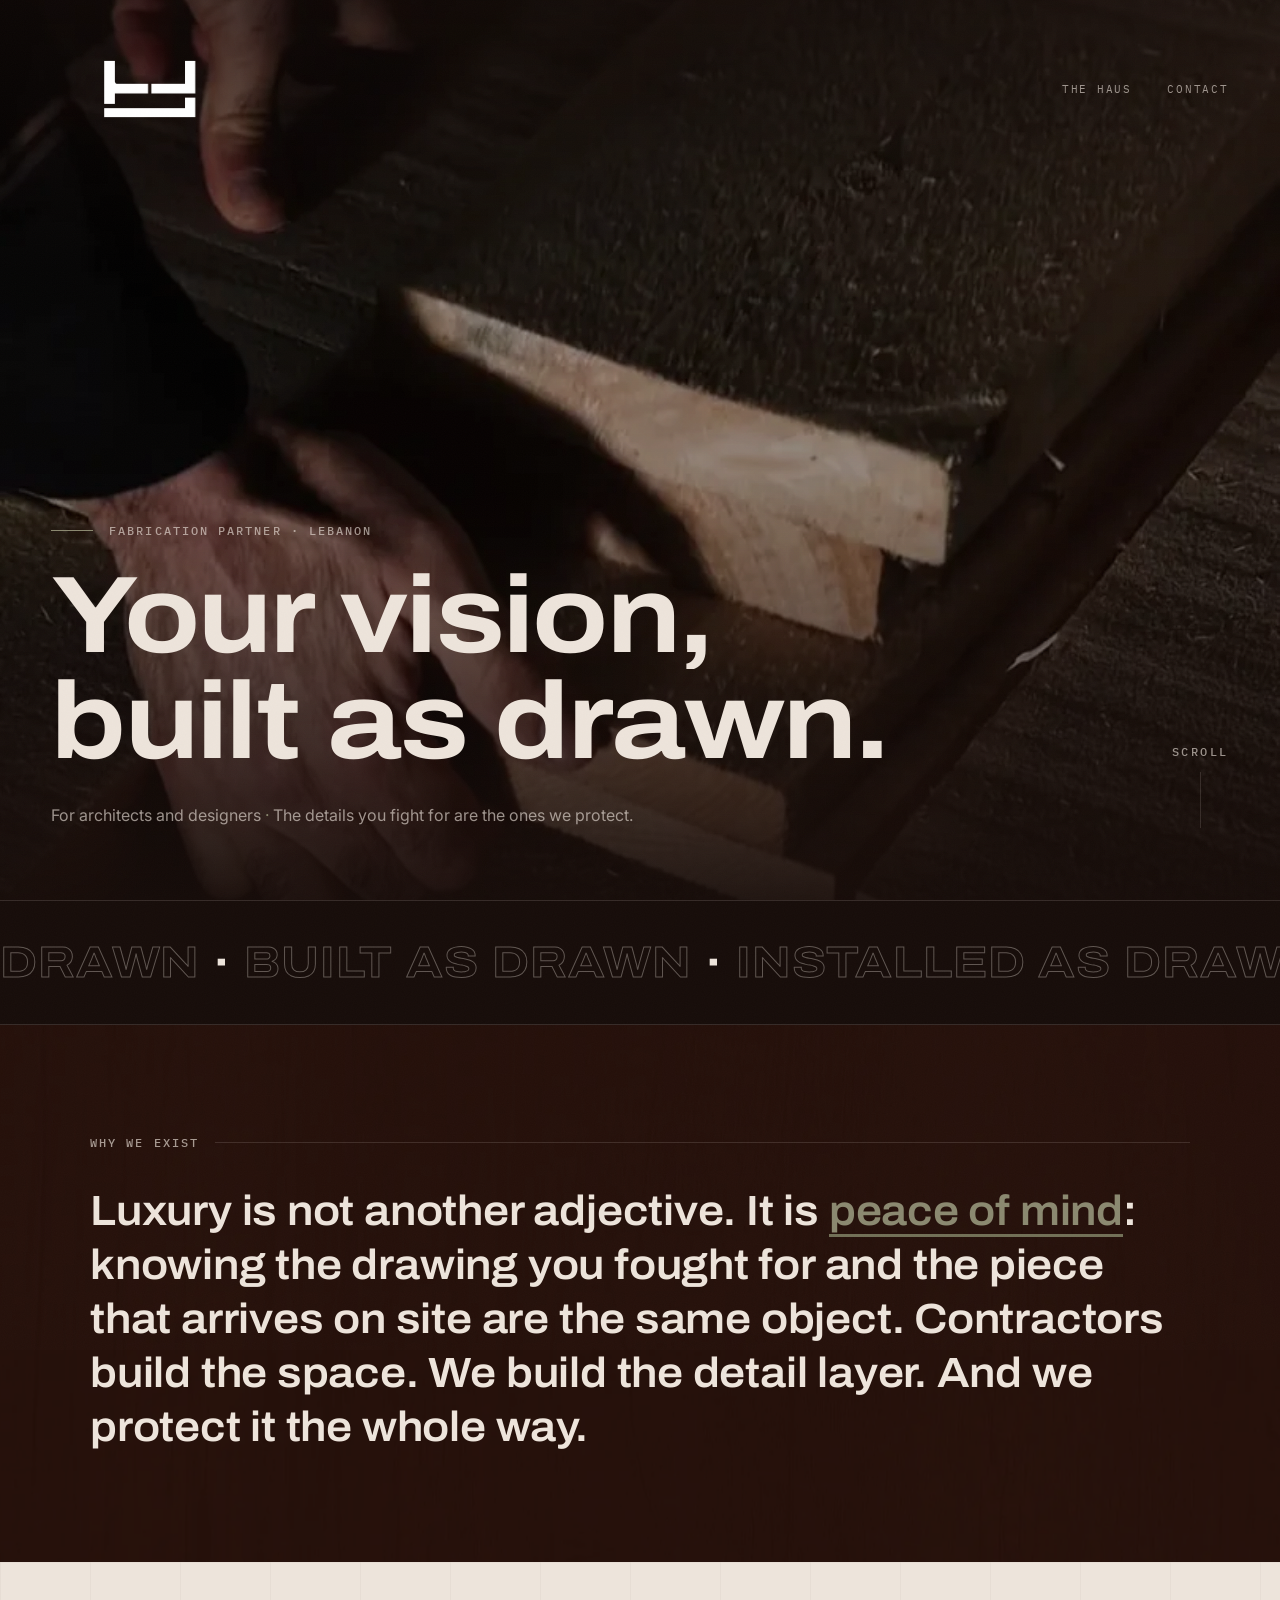
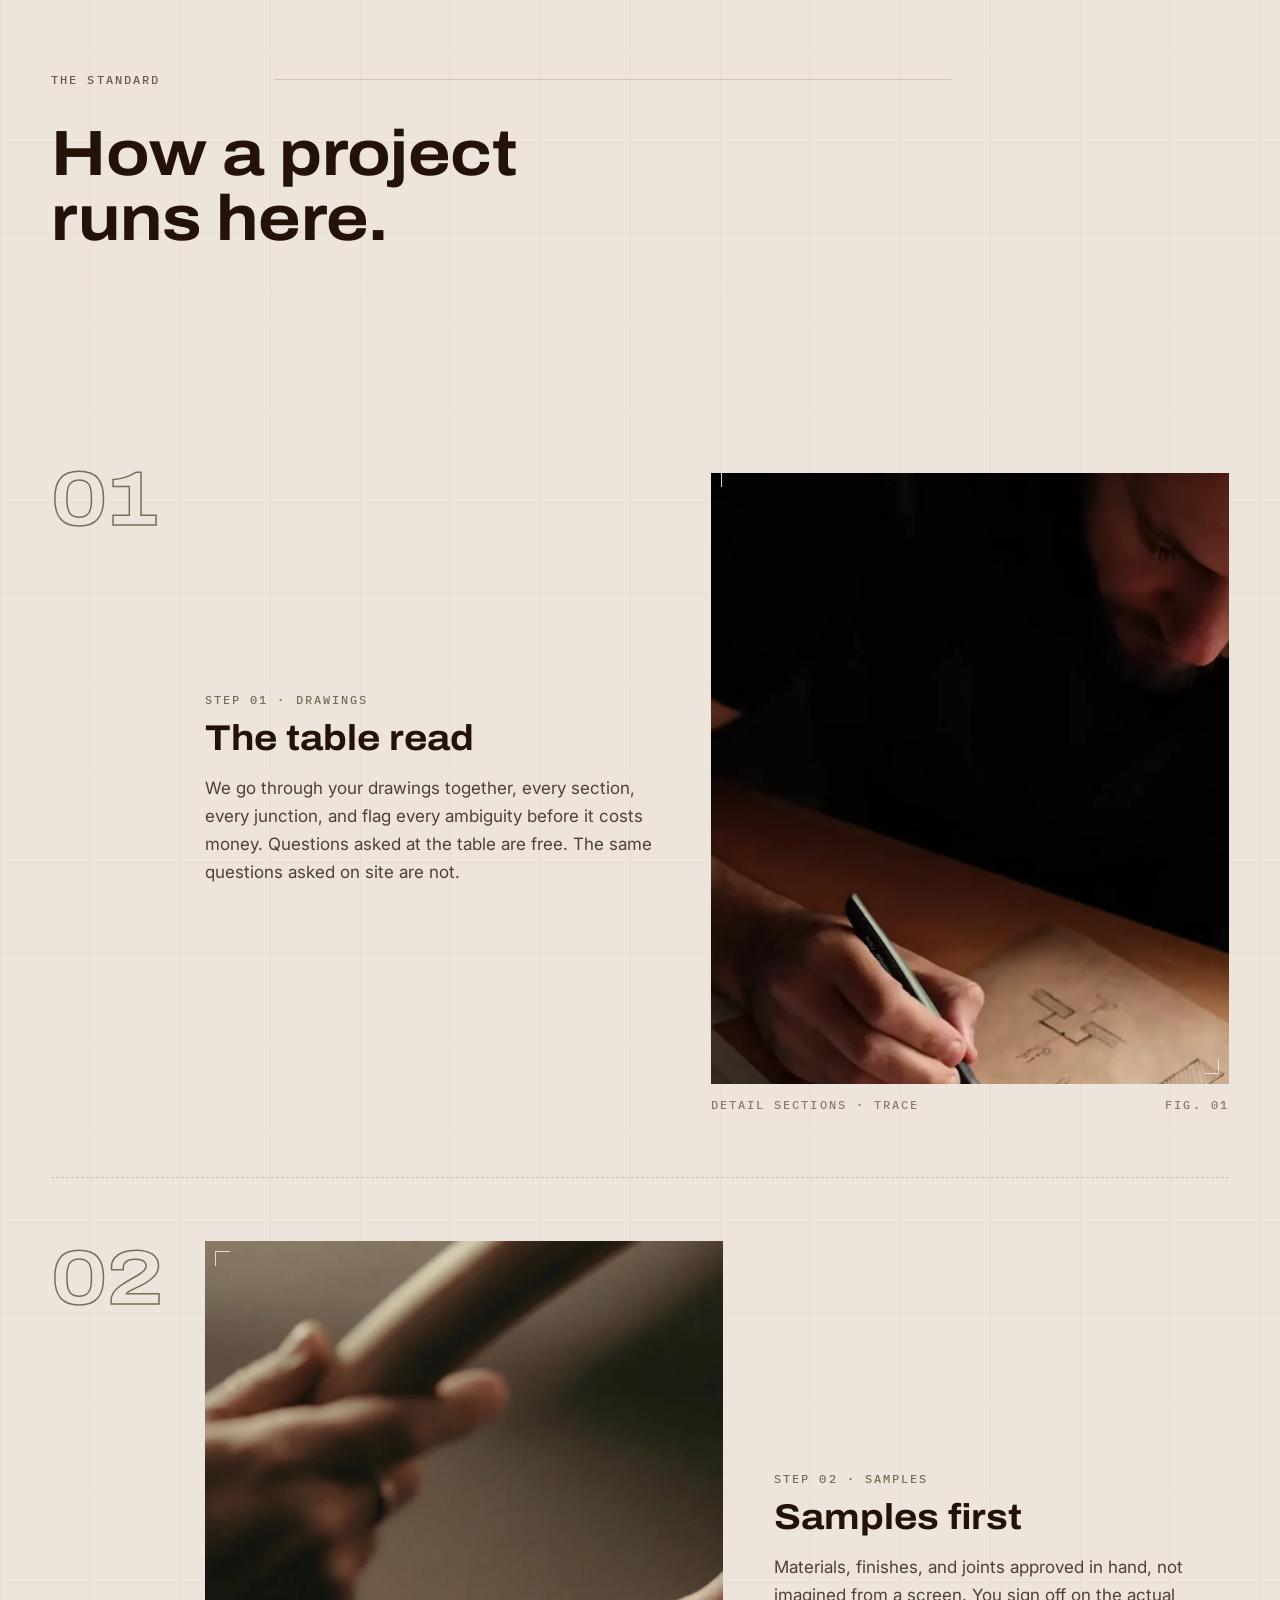
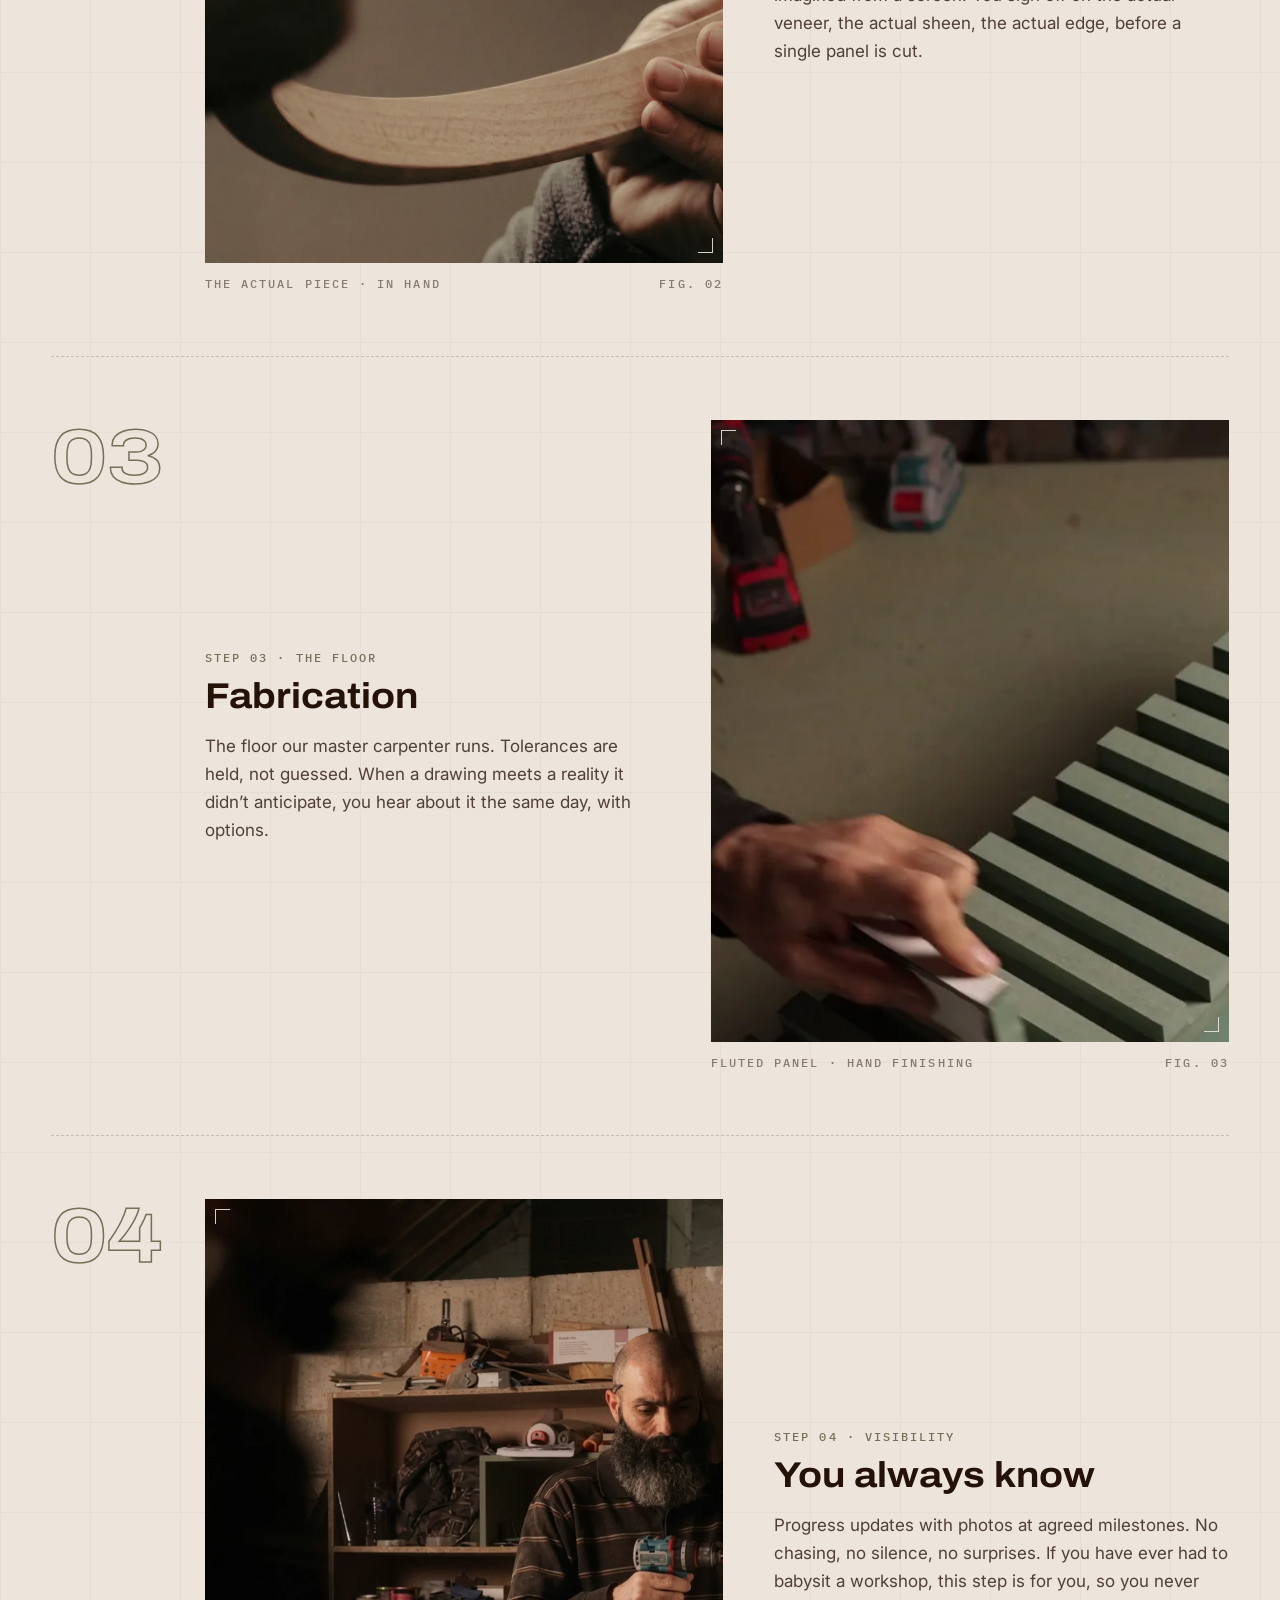
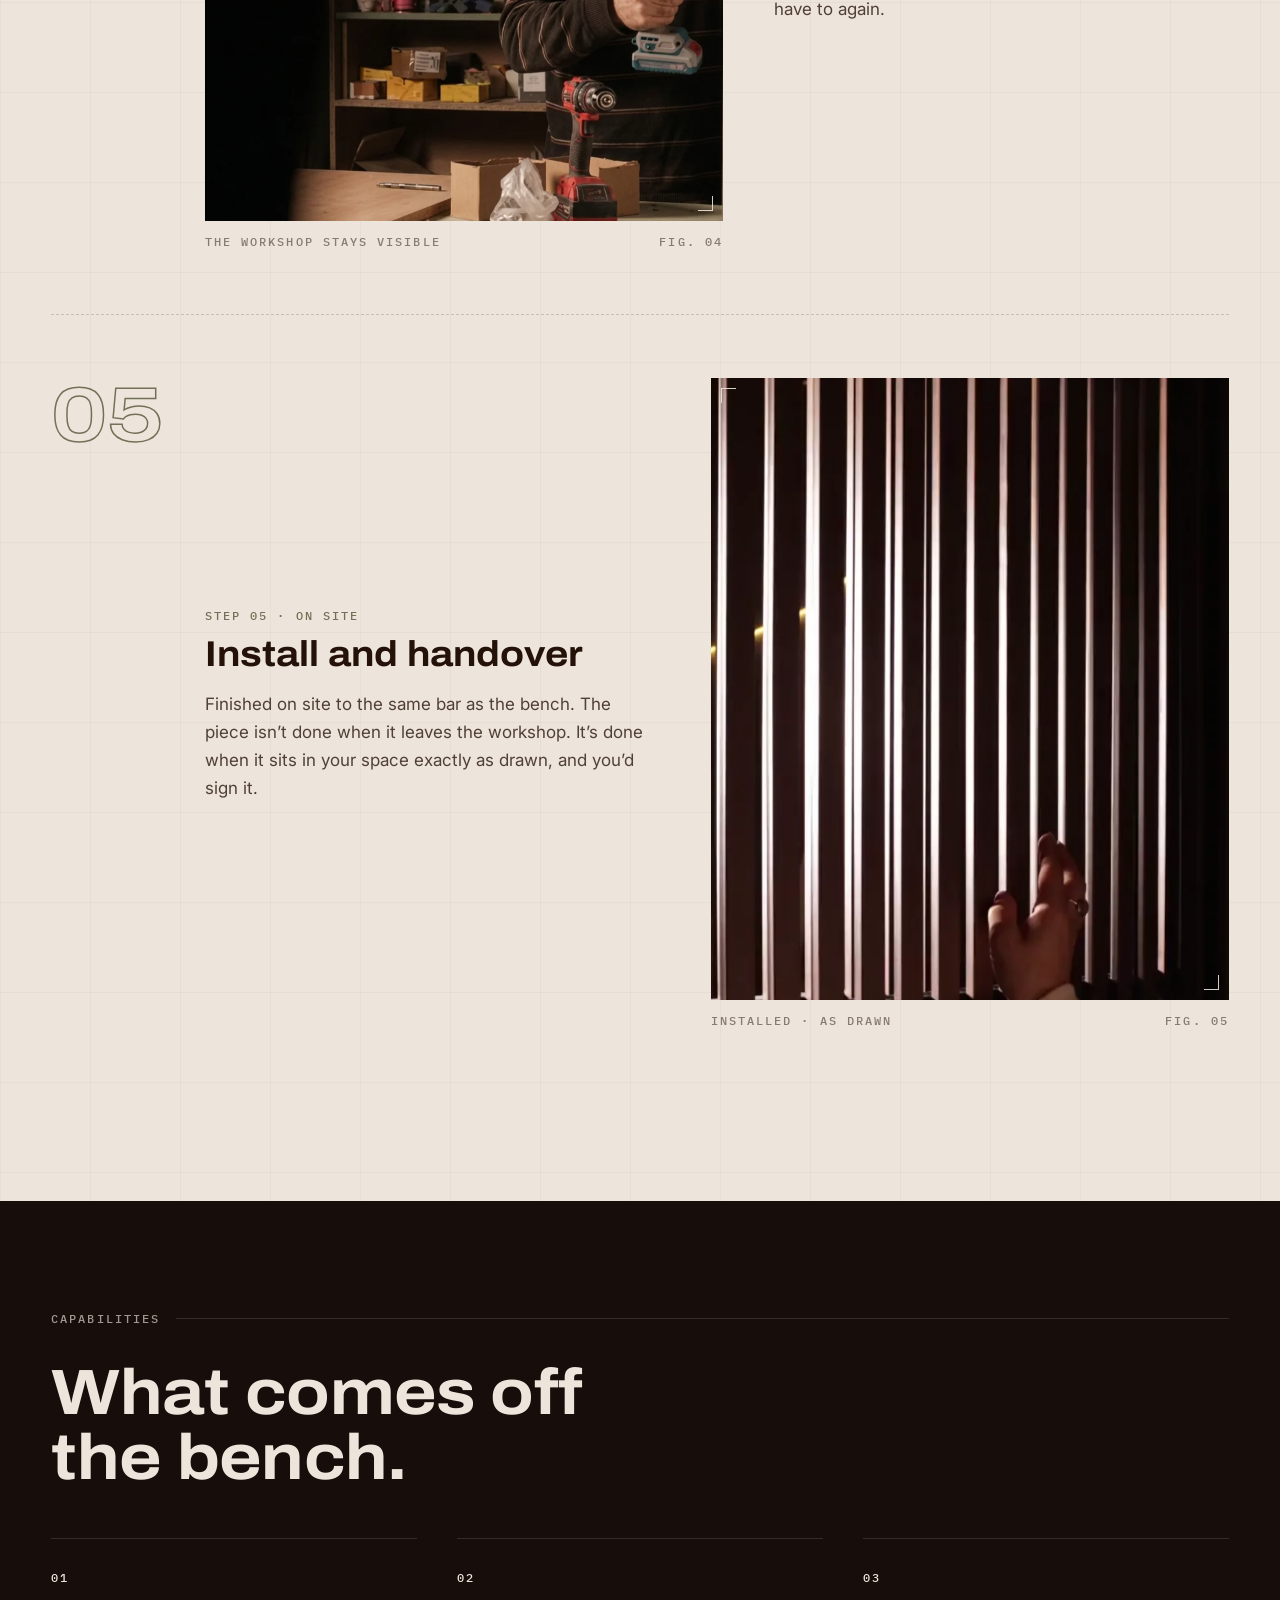
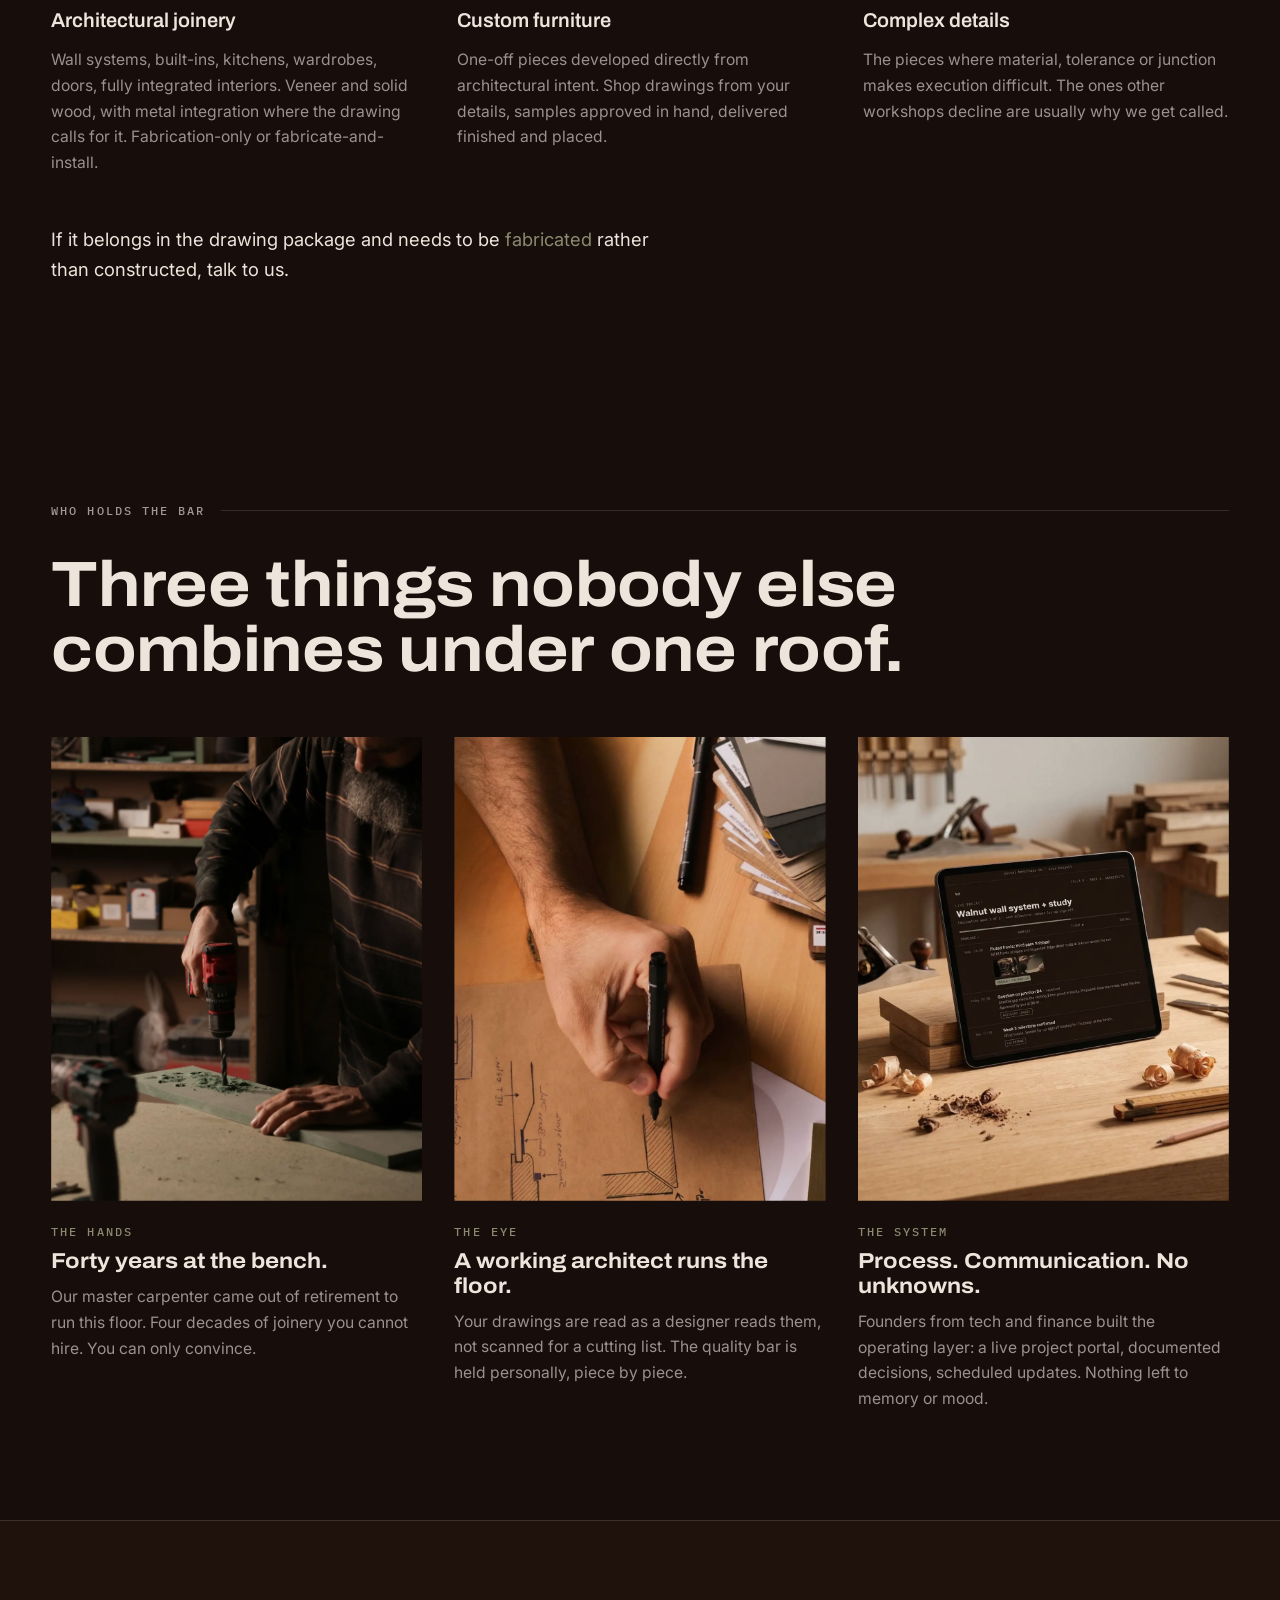
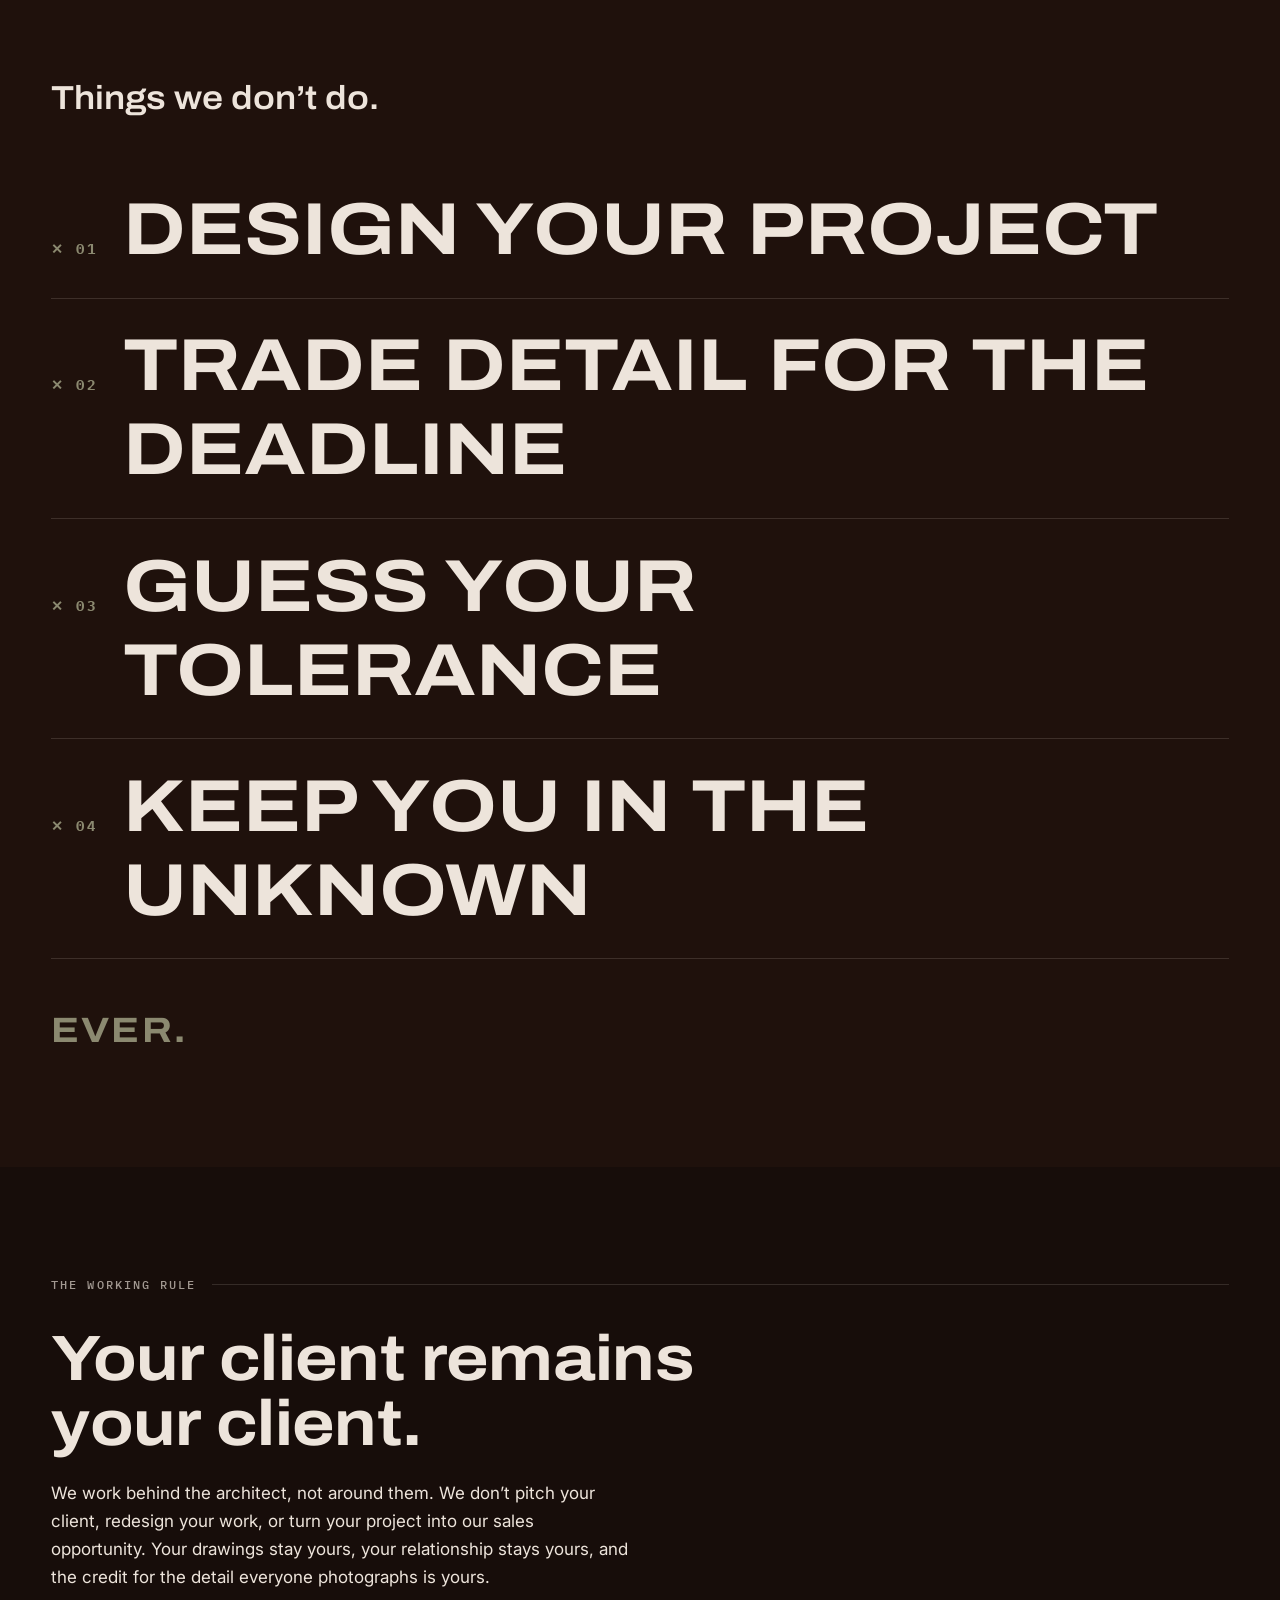
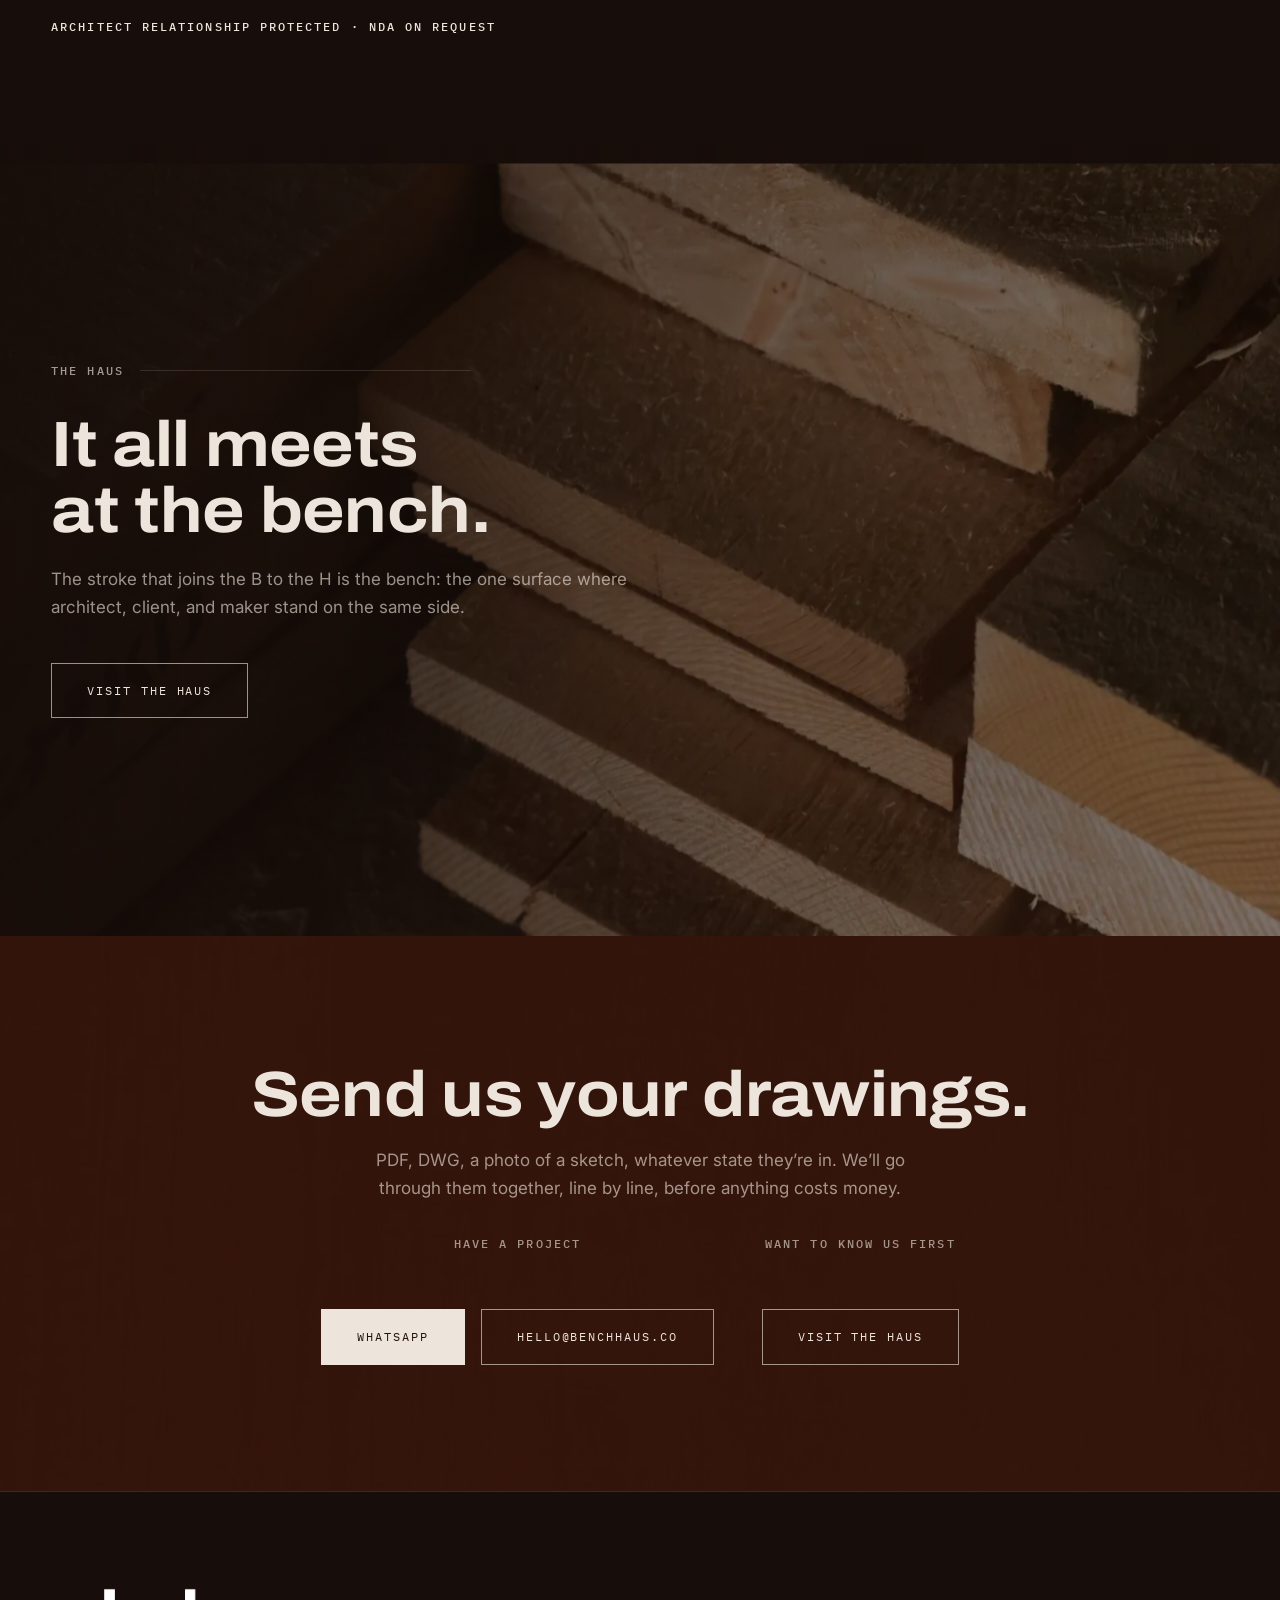
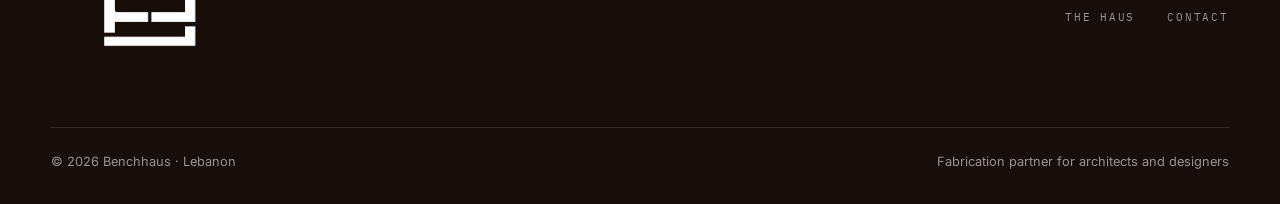
==== commit f8f4b09c: "v2.1: capabilities, architect promise, two-path CTA, donts fix, SEO pack (index+canonical+JSON-LD, r" ====
--- a/index.html
+++ b/index.html
@@ -3,13 +3,28 @@
 <head>
   <meta charset="utf-8">
   <meta name="viewport" content="width=device-width, initial-scale=1">
-  <title>Benchhaus · Your vision, built as drawn.</title>
-  <meta name="description" content="Benchhaus is a fabrication partner for architects and designers in Lebanon. Your vision, built as drawn.">
-  <meta name="robots" content="noindex, nofollow">
+  <title>Benchhaus · Architectural Joinery &amp; Fabrication Partner · Lebanon</title>
+  <meta name="description" content="Benchhaus is a fabrication partner for architects and interior designers in Lebanon: architectural joinery, custom furniture and complex details, built as drawn.">
+  <meta name="robots" content="index, follow">
+  <link rel="canonical" href="https://benchhaus.co/">
   <meta property="og:title" content="Benchhaus · Your vision, built as drawn.">
   <meta property="og:description" content="Fabrication partner for architects and designers · Lebanon. The details you fight for are the ones we protect.">
   <meta property="og:type" content="website">
-  <meta property="og:image" content="img/hero-poster.webp">
+  <meta property="og:url" content="https://benchhaus.co/">
+  <meta property="og:image" content="https://benchhaus.co/img/hero-poster.webp">
+  <script type="application/ld+json">
+  {
+    "@context": "https://schema.org",
+    "@type": "LocalBusiness",
+    "name": "Benchhaus",
+    "url": "https://benchhaus.co/",
+    "email": "hello@benchhaus.co",
+    "telephone": "+96176555957",
+    "description": "Fabrication partner for architects and interior designers: architectural joinery, custom furniture and complex details, built as drawn.",
+    "address": { "@type": "PostalAddress", "addressCountry": "LB" },
+    "knowsAbout": ["Architectural joinery", "Custom furniture", "Fabrication"]
+  }
+  </script>
   <link rel="preconnect" href="https://fonts.googleapis.com">
   <link rel="preconnect" href="https://fonts.gstatic.com" crossorigin>
   <link href="https://fonts.googleapis.com/css2?family=Archivo:wdth,wght@62..125,400..900&family=IBM+Plex+Mono:wght@400;500&family=Inter:wght@400;500;600&display=swap" rel="stylesheet">
@@ -155,6 +170,32 @@
           </div>
         </div>
       </div>
+    </div>
+  </section>
+
+  <!-- CAPABILITIES -->
+  <section class="section capabilities" id="capabilities">
+    <div class="section-inner">
+      <div class="kicker-row rv"><span class="mono">Capabilities</span></div>
+      <h2 class="d-lg rv" style="--d:.08s">What comes off<br>the bench.</h2>
+      <div class="bench-grid">
+        <div class="bench-item rv">
+          <span class="mono">01</span>
+          <h3>Architectural joinery</h3>
+          <p>Wall systems, built-ins, kitchens, wardrobes, doors, fully integrated interiors. Veneer and solid wood, with metal integration where the drawing calls for it. Fabrication-only or fabricate-and-install.</p>
+        </div>
+        <div class="bench-item rv" style="--d:.12s">
+          <span class="mono">02</span>
+          <h3>Custom furniture</h3>
+          <p>One-off pieces developed directly from architectural intent. Shop drawings from your details, samples approved in hand, delivered finished and placed.</p>
+        </div>
+        <div class="bench-item rv" style="--d:.24s">
+          <span class="mono">03</span>
+          <h3>Complex details</h3>
+          <p>The pieces where material, tolerance or junction makes execution difficult. The ones other workshops decline are usually why we get called.</p>
+        </div>
+      </div>
+      <p class="bench-line rv" style="--d:.2s">If it belongs in the drawing package and needs to be <em>fabricated</em> rather than constructed, talk to us.</p>
     </div>
   </section>
 
@@ -199,11 +240,21 @@
       <h2 class="d-md rv lead" style="--d:.08s">Things we don&rsquo;t do.</h2>
       <ul class="donts-list">
         <li><span class="x">✕ 01</span> design your project</li>
-        <li style="--d:.4s"><span class="x">✕ 02</span> rush your timeline</li>
+        <li style="--d:.4s"><span class="x">✕ 02</span> trade detail for the deadline</li>
         <li style="--d:.5s"><span class="x">✕ 03</span> guess your tolerance</li>
         <li style="--d:.6s"><span class="x">✕ 04</span> keep you in the unknown</li>
       </ul>
       <p class="never rv" style="--d:.2s">Ever.</p>
+    </div>
+  </section>
+
+  <!-- PROMISE -->
+  <section class="section promise">
+    <div class="section-inner">
+      <div class="kicker-row rv"><span class="mono">The working rule</span></div>
+      <h2 class="d-lg rv" style="--d:.08s">Your client remains<br>your client.</h2>
+      <p class="rv measure" style="--d:.16s">We work behind the architect, not around them. We don&rsquo;t pitch your client, redesign your work, or turn your project into our sales opportunity. Your drawings stay yours, your relationship stays yours, and the credit for the detail everyone photographs is yours.</p>
+      <span class="mono promise-note rv" style="--d:.24s">Architect relationship protected · NDA on request</span>
     </div>
   </section>
 
@@ -223,10 +274,21 @@
   <!-- CTA -->
   <section class="cta-band">
     <h2 class="d-lg rv">Send us your drawings.</h2>
-    <p class="rv" style="--d:.1s">Bring the details you fight for. We&rsquo;ll go through them together, line by line, before anything costs money.</p>
-    <div class="btn-row rv" style="--d:.2s">
-      <a class="btn solid" href="#" title="placeholder, number pending"><span>WhatsApp</span></a>
-      <a class="btn" href="mailto:hello@benchhaus.co"><span>hello@benchhaus.co</span></a>
+    <p class="rv" style="--d:.1s">PDF, DWG, a photo of a sketch, whatever state they&rsquo;re in. We&rsquo;ll go through them together, line by line, before anything costs money.</p>
+    <div class="cta-paths rv" style="--d:.2s">
+      <div class="cta-path">
+        <span class="mono dim">Have a project</span>
+        <div class="btn-row">
+          <a class="btn solid" href="https://wa.me/96176555957?text=Hello%20Benchhaus%2C%20I%27d%20like%20to%20send%20over%20some%20drawings." target="_blank" rel="noopener"><span>WhatsApp</span></a>
+          <a class="btn" href="mailto:hello@benchhaus.co"><span>hello@benchhaus.co</span></a>
+        </div>
+      </div>
+      <div class="cta-path">
+        <span class="mono dim">Want to know us first</span>
+        <div class="btn-row">
+          <a class="btn" href="haus.html"><span>Visit the Haus</span></a>
+        </div>
+      </div>
     </div>
   </section>
 
--- a/css/main.css
+++ b/css/main.css
@@ -439,3 +439,20 @@
   .plx { transform: none !important; }
   .scroll-cue .line::after { animation: none; }
 }
+
+/* ---------- v2.1: Capabilities ---------- */
+.bench-grid { display: grid; grid-template-columns: repeat(3, 1fr); gap: 2.5rem; margin-top: 3rem; }
+.bench-item { border-top: 1px solid var(--hair-n); padding-top: 1.4rem; }
+.bench-item h3 { font-family: var(--font-d); font-weight: 600; font-size: 1.25rem; margin: 0.9rem 0 0.6rem; }
+.bench-item p { color: var(--off-dim); font-size: 0.98rem; }
+.bench-line { font-size: 1.15rem; max-width: 34em; margin-top: 3rem; }
+.bench-line em { color: var(--green-lt); font-style: normal; }
+@media (max-width: 860px) { .bench-grid { grid-template-columns: 1fr; gap: 1.6rem; } }
+
+/* ---------- v2.1: Promise ---------- */
+.promise .measure { margin-top: 1.4rem; }
+.promise-note { display: block; margin-top: 1.6rem; }
+
+/* ---------- v2.1: Two-path CTA ---------- */
+.cta-paths { display: flex; gap: 3rem; justify-content: center; flex-wrap: wrap; margin-top: 2rem; }
+.cta-path { display: flex; flex-direction: column; gap: 0.9rem; align-items: center; }
